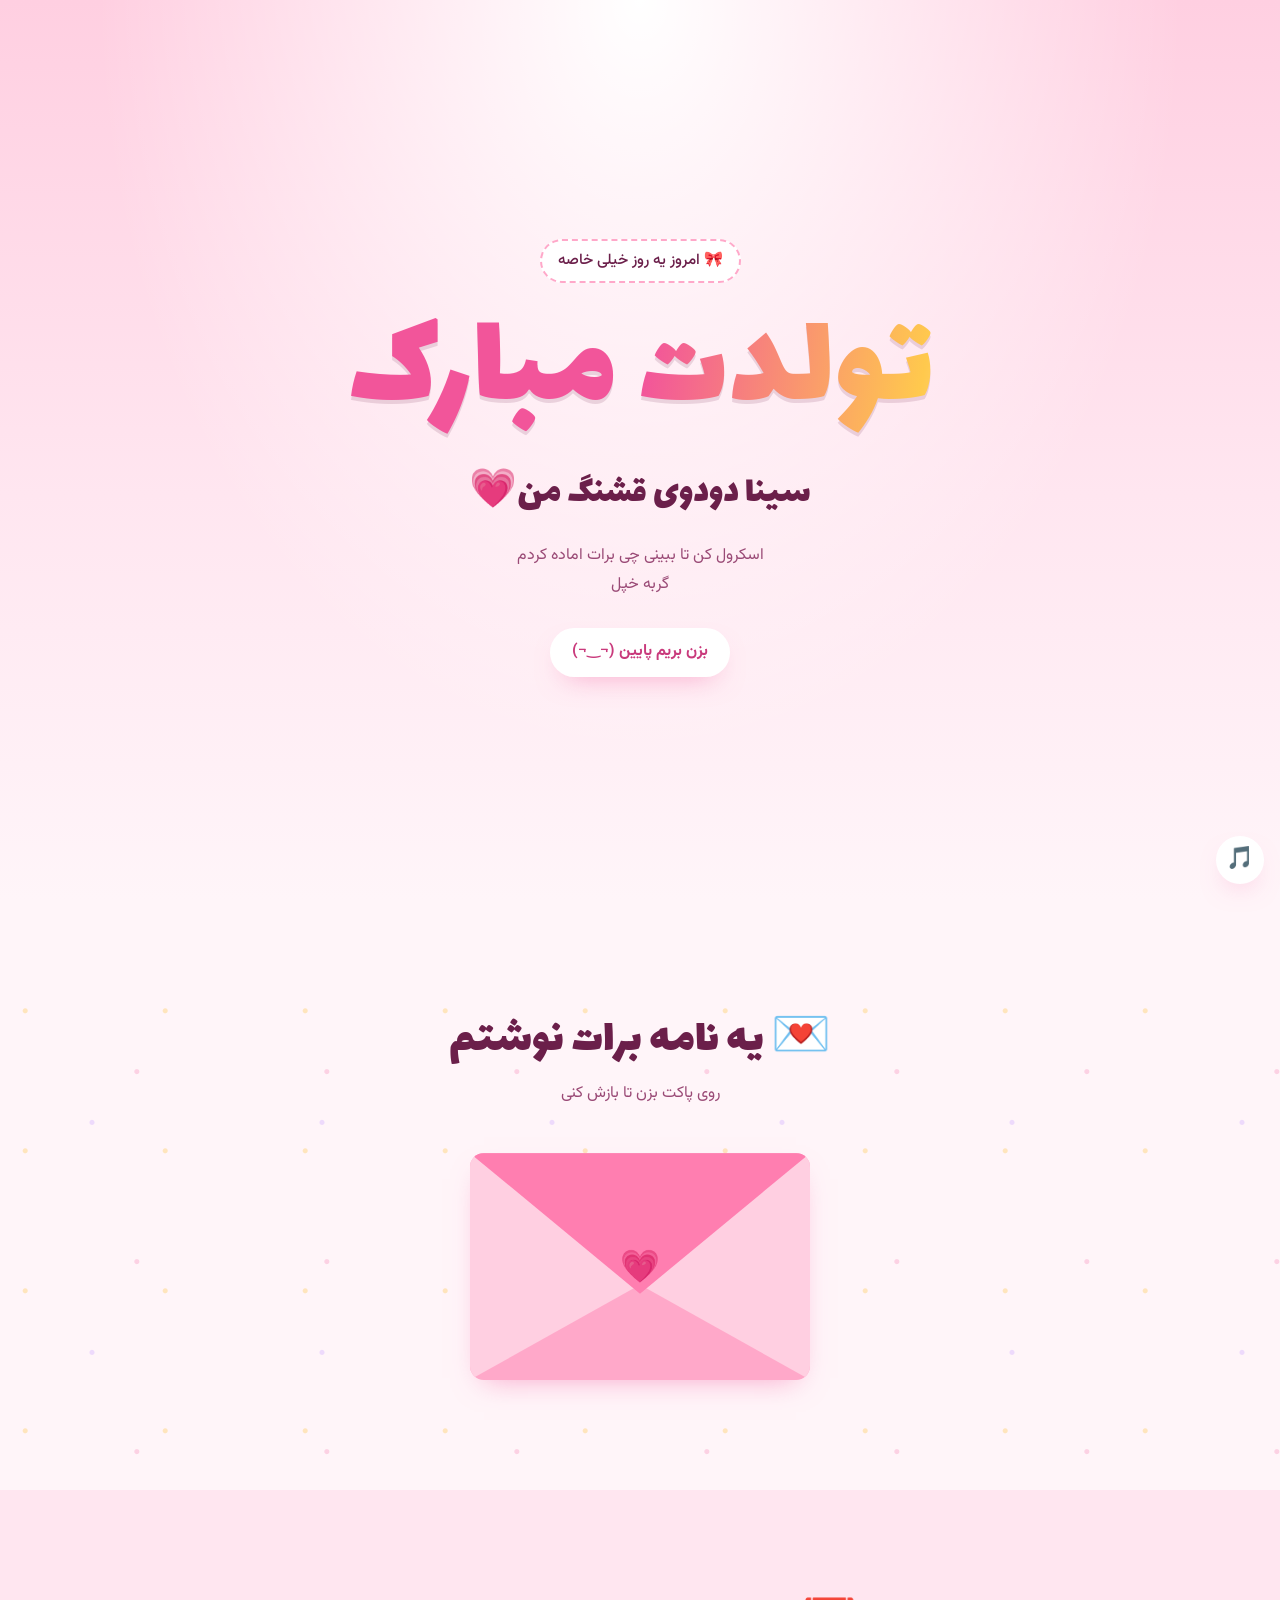
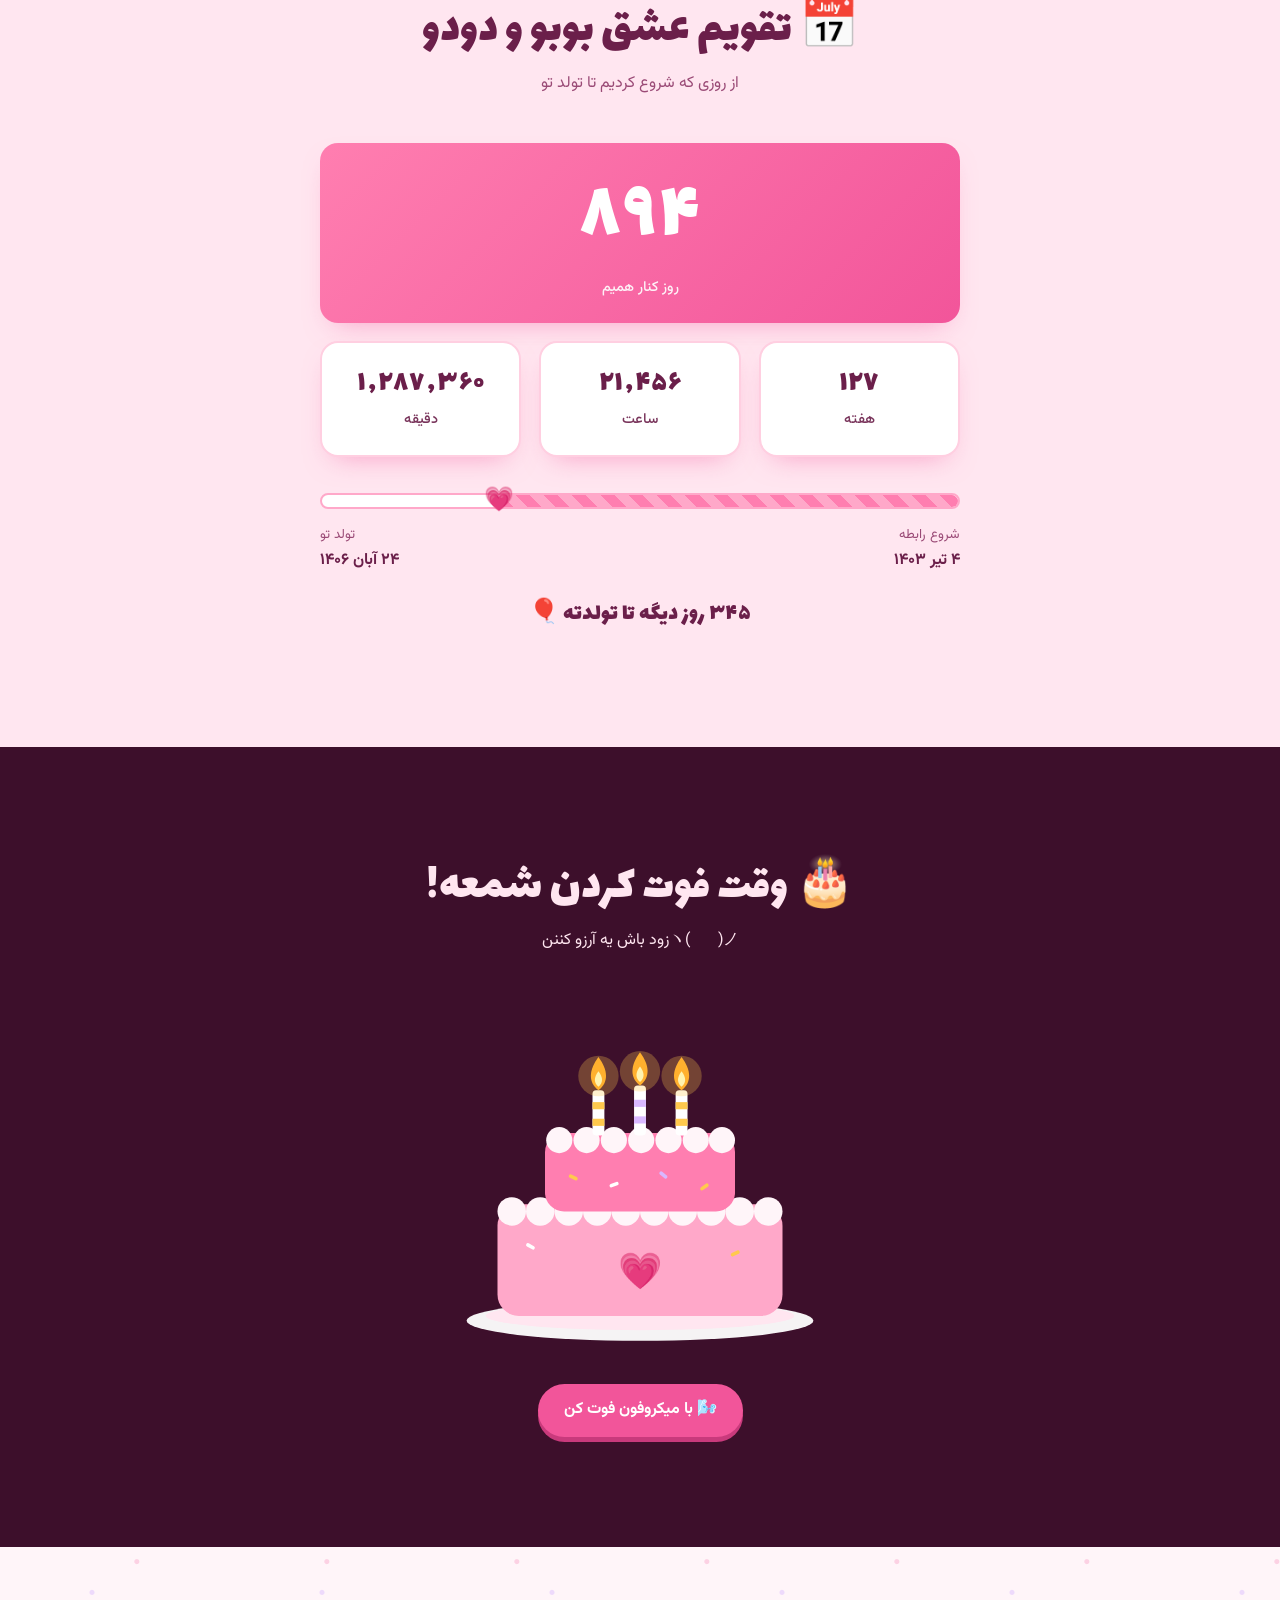
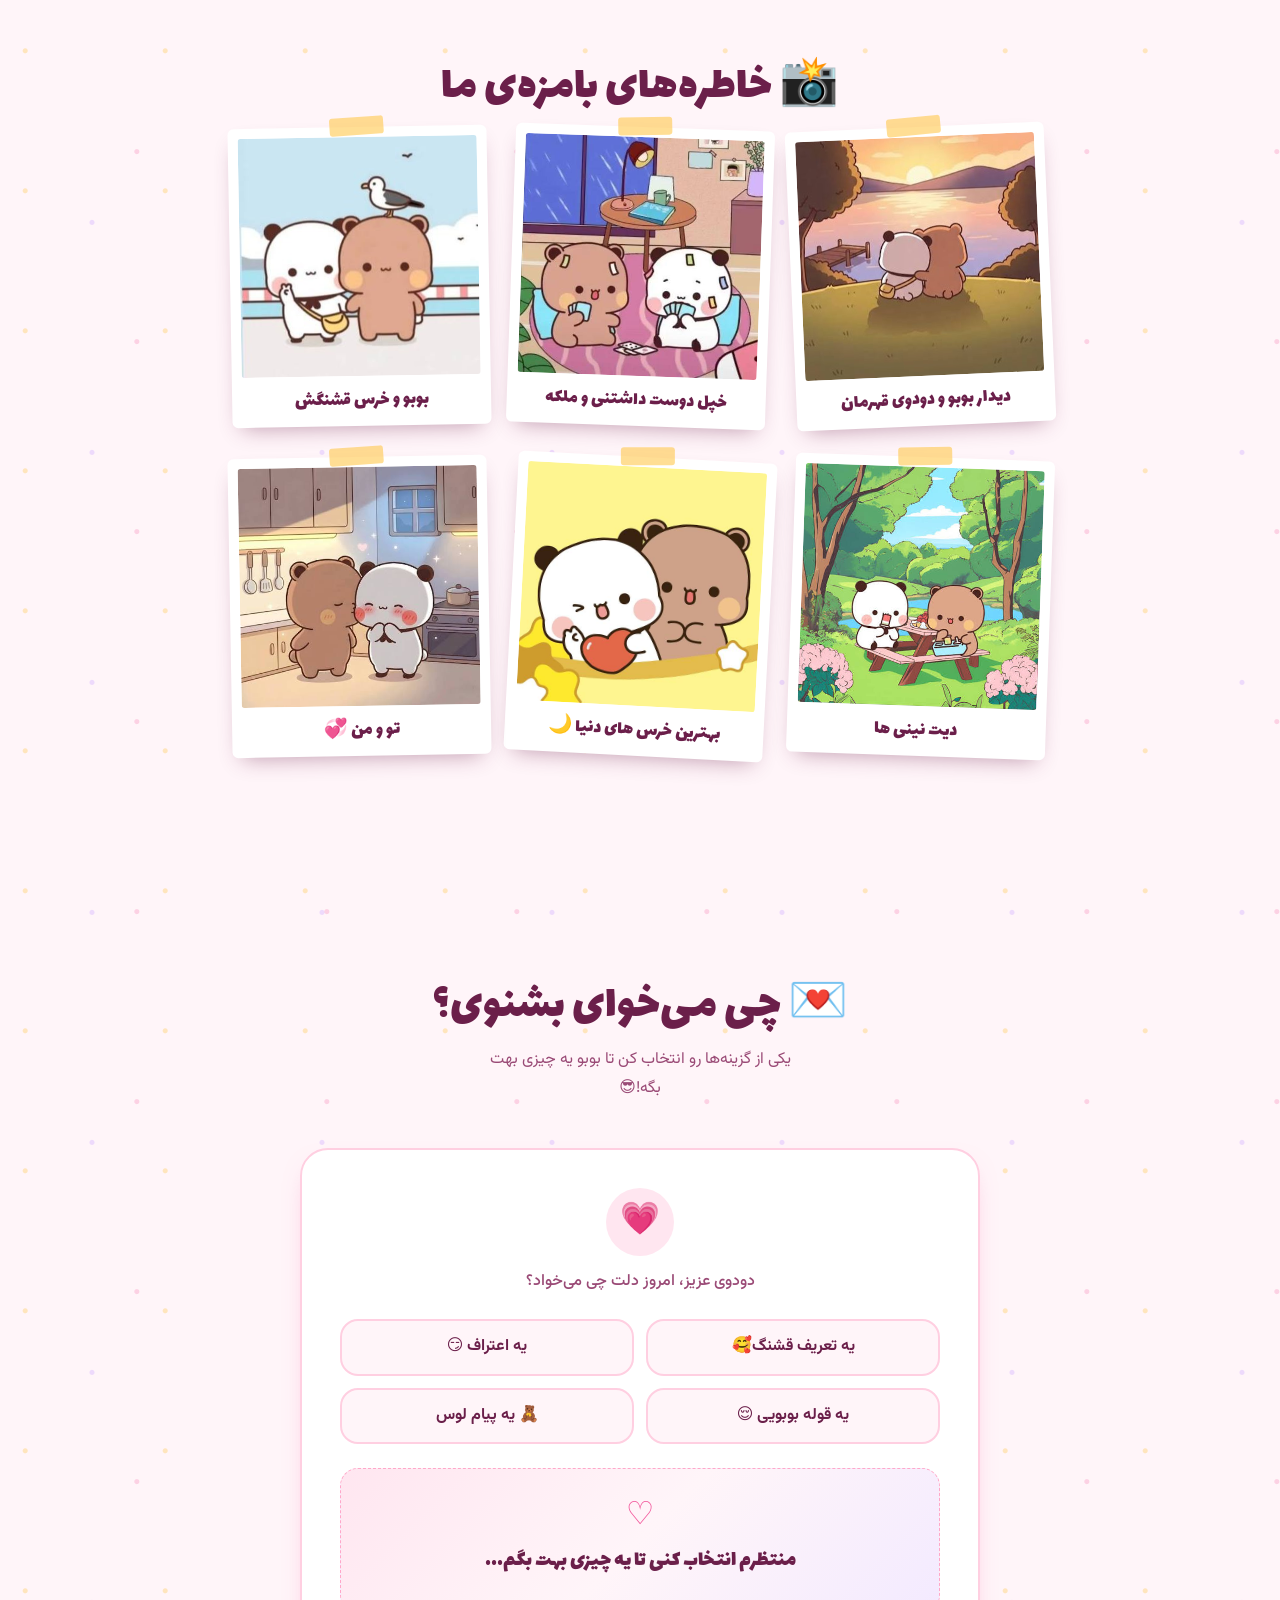
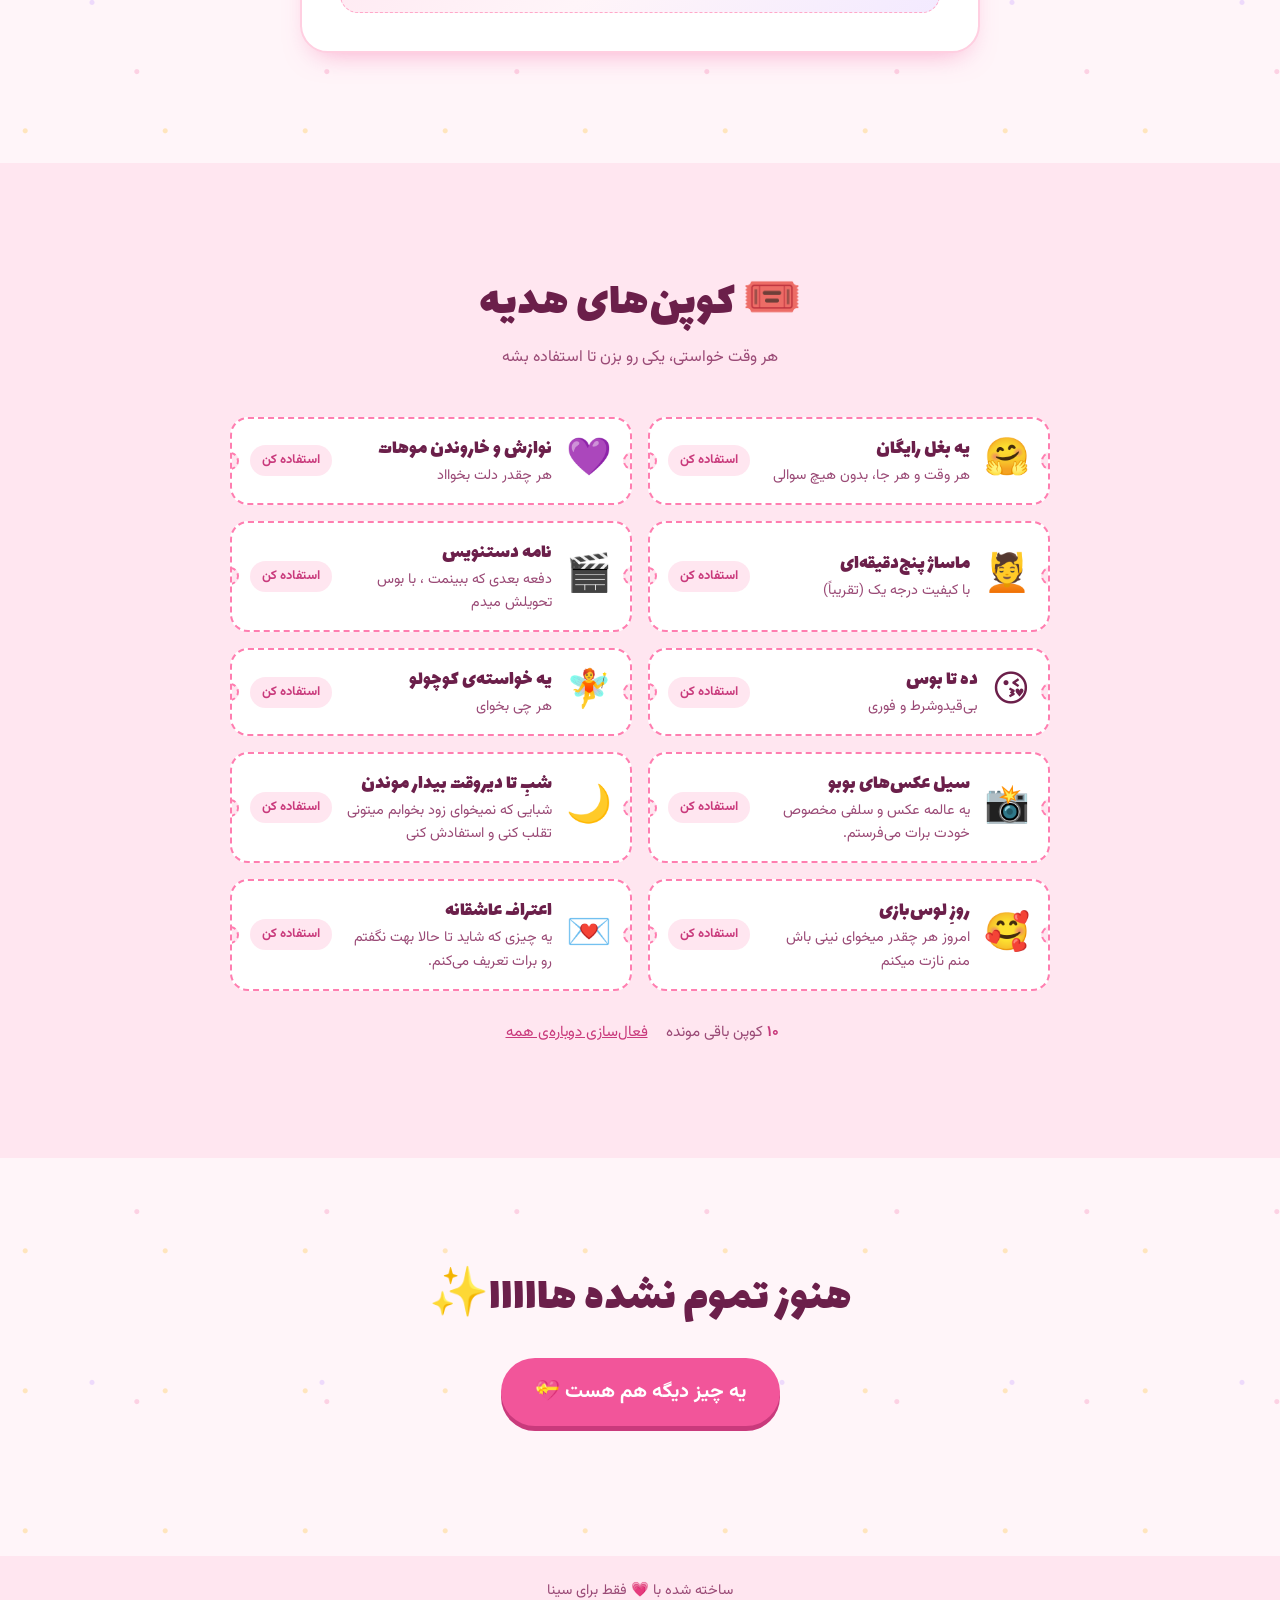
==== index.html @ 7d62dcd7 "Add files via upload" ====
<!DOCTYPE html>
<html lang="fa" dir="rtl">

<head>
  <meta charset="UTF-8">

  <meta name="viewport" content="width=device-width, initial-scale=1, viewport-fit=cover">
  <meta name="theme-color" content="#ffcfe1">
  <title>تولدت مبارک 🎂</title>

  <!-- ===== فونت‌ها (Google Fonts) ===== -->
  <link rel="preconnect" href="https://fonts.googleapis.com">
  <link rel="preconnect" href="https://fonts.gstatic.com" crossorigin>
  <link href="https://fonts.googleapis.com/css2?family=Lalezar&family=Vazirmatn:wght@400;500;700&display=swap"
    rel="stylesheet">
  <link rel="stylesheet" href="style.css">
  <link rel="icon" type="image/png" href="./images/favicon.png">

</head>

<body>


  <canvas id="confetti" aria-hidden="true"></canvas>

  <!-- دکمه‌ی موسیقی: فقط وقتی توی script.js آدرس آهنگ بذاری نشون داده می‌شه -->
  <button type="button" id="musicBtn" class="music-btn" hidden aria-label="پخش یا توقف موسیقی">🎵</button>


  <!-- ==========================================================
        تبریک تولد
       ========================================================== -->
  <header class="hero" id="top">
    <div class="hero__sparkles" aria-hidden="true"></div>

    <p class="hero__badge">🎀 امروز یه روز خیلی خاصه</p>
    <h1 class="hero__title">تولدت مبارک</h1>
    <p class="hero__name"><span data-name>سینا</span> دودوی قشنگ من💗</p>
    <p class="hero__text">اسکرول کن تا ببینی چی برات اماده کردم گربه خپل </p>

    <a class="hero__scroll" href="#letter">بزن بریم پایین (¬‿¬)</a>
  </header>


  <main>

    <!-- ========================================================
          نامه
         ======================================================== -->
    <section class="section" id="letter" aria-labelledby="letterTitle">
      <div class="container">
        <h2 class="section__title" id="letterTitle">💌 یه نامه برات نوشتم</h2>
        <p class="section__lead">روی پاکت بزن تا بازش کنی</p>

        <button type="button" class="envelope" id="envelopeBtn" aria-expanded="false" aria-controls="letterPaper">
          <span class="envelope__flap" aria-hidden="true"></span>
          <span class="envelope__seal" aria-hidden="true">💗</span>
        </button>

        <div class="letter-wrap" id="letterPaper">
          <div class="letter-wrap__inner">
            <article class="letter">
              <!-- ========متن نامه=========== -->
              <p><strong><span data-name>سینا</span> عزیزِ دلم،</strong></p>
              <p>تولدت مبارک عزیزترین من o(≧∀≦)o این سومین تولدته که کنارتم و باهم جشنش میگیریم . میخوام اینو بدونی و
                همیشه یادت
                بمونه که چقدر دوست دارم و هیچی و هیچکس اندازه تو برام با ارزش نیست</p>
              <p>از وقتی باهات اشنا شدم روزهای زیادی میگذره ولی هنوزم که هنوزه نتونستم بفهمم ینفر چطور میتونه انقدر خوب
                و دوست داشتنی باشه</p>
              <p>آرزو می‌کنم امسال پر از اتفاق‌های قشنگ باشه و من هم همیشه کنارت باشم تا کنار هم جشنش بگیریم.</p>
              <p class="letter__sign"> با کلیی عشق و بوس<br>از طرف بوبو💕</p>
            </article>
          </div>
        </div>
      </div>
    </section>


    <!-- ========================================================
          تقویم عشق: چند روز از شروع رابطه تا تولدت
         ======================================================== -->
    <section class="section section--band" id="counter" aria-labelledby="counterTitle">
      <div class="container">
        <h2 class="section__title" id="counterTitle">📅 تقویم عشق بوبو و دودو</h2>
        <p class="section__lead">از روزی که شروع کردیم تا تولد تو</p>

        <div class="stats">
          <div class="stat stat--big">
            <span class="stat__num" id="statDays" data-target="0">۰</span>
            <span class="stat__label">روز کنار همیم</span>
          </div>
          <div class="stat">
            <span class="stat__num" id="statWeeks" data-target="0">۰</span>
            <span class="stat__label">هفته</span>
          </div>
          <div class="stat">
            <span class="stat__num" id="statHours" data-target="0">۰</span>
            <span class="stat__label">ساعت</span>
          </div>
          <div class="stat">
            <span class="stat__num" id="statMinutes" data-target="0">۰</span>
            <span class="stat__label">دقیقه</span>
          </div>
        </div>

        <!-- مسیر پیشرفت: از روز شروع تا روز تولد -->
        <div class="journey">
          <div class="journey__track" role="presentation">
            <div class="journey__fill" id="journeyFill"><span class="journey__heart" aria-hidden="true">💗</span></div>
          </div>
          <div class="journey__dates">
            <span><small>شروع رابطه</small><b id="dateStart">—</b></span>
            <span><small>تولد تو</small><b id="dateBirthday">—</b></span>
          </div>
          <p class="journey__note" id="countdownNote"></p>
        </div>
      </div>
    </section>


    <!-- ========================================================
          کیک تولد (شمع‌ها رو فوت کن!)
         ======================================================== -->
    <section class="section cake-section" id="cake" aria-labelledby="cakeTitle">
      <div class="container cake-section__inner">
        <h2 class="section__title" id="cakeTitle">🎂 وقت فوت کردن شمعه!</h2>
        <p class="section__lead" id="cakeHint"> ヽ(✿ﾟ▽ﾟ)ノزود باش یه آرزو کننن</p>

        <button type="button" class="cake-btn" id="cakeBtn" aria-label="خاموش کردن شمع‌ها">
          <svg id="cakeSvg" viewBox="0 0 320 300" xmlns="http://www.w3.org/2000/svg" role="img"
            aria-label="کیک تولد با سه شمع">

            <!-- بشقاب -->
            <ellipse cx="160" cy="270" rx="146" ry="17" fill="#fff" opacity=".95" />
            <ellipse cx="160" cy="266" rx="130" ry="12" fill="#ffe6f0" />

            <!-- طبقه‌ی پایین -->
            <rect x="40" y="172" width="240" height="94" rx="18" fill="#ffa8c9" />
            <g fill="#fff5f9">
              <circle cx="52" cy="178" r="12" />
              <circle cx="76" cy="178" r="12" />
              <circle cx="100" cy="178" r="12" />
              <circle cx="124" cy="178" r="12" />
              <circle cx="148" cy="178" r="12" />
              <circle cx="172" cy="178" r="12" />
              <circle cx="196" cy="178" r="12" />
              <circle cx="220" cy="178" r="12" />
              <circle cx="244" cy="178" r="12" />
              <circle cx="268" cy="178" r="12" />
            </g>
            <text x="160" y="238" text-anchor="middle" font-size="30">💗</text>

            <!-- طبقه‌ی بالا -->
            <rect x="80" y="112" width="160" height="66" rx="16" fill="#ff7eb0" />
            <g fill="#fff5f9">
              <circle cx="92" cy="118" r="11" />
              <circle cx="115" cy="118" r="11" />
              <circle cx="138" cy="118" r="11" />
              <circle cx="161" cy="118" r="11" />
              <circle cx="184" cy="118" r="11" />
              <circle cx="207" cy="118" r="11" />
              <circle cx="229" cy="118" r="11" />
            </g>

            <!-- اکلیل‌های روی کیک -->
            <g>
              <rect x="100" y="148" width="8" height="3" rx="1.5" fill="#ffc94d" transform="rotate(25 104 149)" />
              <rect x="134" y="154" width="8" height="3" rx="1.5" fill="#fff" transform="rotate(-20 138 155)" />
              <rect x="176" y="146" width="8" height="3" rx="1.5" fill="#d9b8ff" transform="rotate(40 180 147)" />
              <rect x="210" y="156" width="8" height="3" rx="1.5" fill="#ffc94d" transform="rotate(-35 214 157)" />
              <rect x="64" y="206" width="8" height="3" rx="1.5" fill="#fff" transform="rotate(30 68 207)" />
              <rect x="236" y="212" width="8" height="3" rx="1.5" fill="#ffc94d" transform="rotate(-25 240 213)" />
            </g>

            <!-- سه تا شمع (هر کدوم گروه .candle داره که JS خاموشش می‌کنه) -->
            <g class="candle" data-x="125">
              <rect x="120" y="76" width="10" height="38" rx="3" fill="#fff" />
              <rect x="120" y="86" width="10" height="6" fill="#ffc94d" />
              <rect x="120" y="100" width="10" height="6" fill="#ffc94d" />
              <g transform="translate(125 70)">
                <g class="smoke">
                  <path d="M0 0 C-6 -8 6 -14 0 -22 C-5 -28 4 -32 0 -38" fill="none" stroke="#fff" stroke-width="3"
                    stroke-linecap="round" opacity=".8" />
                </g>
                <g class="flame">
                  <circle cx="0" cy="-6" r="17" fill="#ffc94d" opacity=".28" />
                  <path d="M0 -22 C8 -11 9 -1 0 6 C-9 -1 -8 -11 0 -22Z" fill="#ffb02e" />
                  <path d="M0 -10 C4 -5 4 0 0 3 C-4 0 -4 -5 0 -10Z" fill="#fff3b0" />
                </g>
              </g>
            </g>

            <g class="candle" data-x="160">
              <rect x="155" y="72" width="10" height="42" rx="3" fill="#fff" />
              <rect x="155" y="84" width="10" height="6" fill="#d9b8ff" />
              <rect x="155" y="98" width="10" height="6" fill="#d9b8ff" />
              <g transform="translate(160 66)">
                <g class="smoke">
                  <path d="M0 0 C-6 -8 6 -14 0 -22 C-5 -28 4 -32 0 -38" fill="none" stroke="#fff" stroke-width="3"
                    stroke-linecap="round" opacity=".8" />
                </g>
                <g class="flame">
                  <circle cx="0" cy="-6" r="17" fill="#ffc94d" opacity=".28" />
                  <path d="M0 -22 C8 -11 9 -1 0 6 C-9 -1 -8 -11 0 -22Z" fill="#ffb02e" />
                  <path d="M0 -10 C4 -5 4 0 0 3 C-4 0 -4 -5 0 -10Z" fill="#fff3b0" />
                </g>
              </g>
            </g>

            <g class="candle" data-x="195">
              <rect x="190" y="76" width="10" height="38" rx="3" fill="#fff" />
              <rect x="190" y="86" width="10" height="6" fill="#ffc94d" />
              <rect x="190" y="100" width="10" height="6" fill="#ffc94d" />
              <g transform="translate(195 70)">
                <g class="smoke">
                  <path d="M0 0 C-6 -8 6 -14 0 -22 C-5 -28 4 -32 0 -38" fill="none" stroke="#fff" stroke-width="3"
                    stroke-linecap="round" opacity=".8" />
                </g>
                <g class="flame">
                  <circle cx="0" cy="-6" r="17" fill="#ffc94d" opacity=".28" />
                  <path d="M0 -22 C8 -11 9 -1 0 6 C-9 -1 -8 -11 0 -22Z" fill="#ffb02e" />
                  <path d="M0 -10 C4 -5 4 0 0 3 C-4 0 -4 -5 0 -10Z" fill="#fff3b0" />
                </g>
              </g>
            </g>
          </svg>
        </button>

        <div class="cake-actions">
          <!-- فوت کردن با میکروفون (باید اجازه‌ی میکروفون بده) -->
          <button type="button" class="btn" id="blowBtn">🌬️ با میکروفون فوت کن</button>
          <button type="button" class="btn btn--ghost" id="relightBtn" hidden>🔥 دوباره روشن کن</button>
        </div>

        <!-- پیام بعد از خاموش شدن شمع‌ها -->
        <p class="wish" id="wishMessage" role="status" hidden>
          ✨ آرزوت برآورده شد ✨<br>
          <small>من بعنوان یک پری زیبا تو زندگیت ظاهر شدم ヾ(＠⌒ー⌒＠)ノ</small>
        </p>
      </div>
    </section>


    <!-- ========================================================
          گالری عکس‌ها
         ======================================================== -->
    <section class="section" id="gallery" aria-labelledby="galleryTitle">
      <div class="container">
        <h2 class="section__title" id="galleryTitle">📸 خاطره‌های بامزه‌ی ما</h2>

        <div class="gallery">

          <figure class="polaroid">
            <button type="button" class="polaroid__btn" aria-label="بزرگ‌نمایی عکس ۱">
              <span class="polaroid__photo"><img src="images/1.jpg" alt="عکس اول ما" loading="lazy"
                  decoding="async"></span>
            </button>
            <figcaption>دیدار بوبو و دودوی قهرمان</figcaption>
          </figure>

          <figure class="polaroid">
            <button type="button" class="polaroid__btn" aria-label="بزرگ‌نمایی عکس ۲">
              <span class="polaroid__photo"><img src="images/2.jpg" alt="عکس دوم ما" loading="lazy"
                  decoding="async"></span>
            </button>
            <figcaption>خپل دوست داشتنی و ملکه</figcaption>
          </figure>

          <figure class="polaroid">
            <button type="button" class="polaroid__btn" aria-label="بزرگ‌نمایی عکس ۳">
              <span class="polaroid__photo"><img src="images/3.jpg" alt="عکس سوم ما" loading="lazy"
                  decoding="async"></span>
            </button>
            <figcaption>بوبو و خرس قشنگش</figcaption>
          </figure>

          <figure class="polaroid">
            <button type="button" class="polaroid__btn" aria-label="بزرگ‌نمایی عکس ۴">
              <span class="polaroid__photo"><img src="images/4.jpg" alt="عکس چهارم ما" loading="lazy"
                  decoding="async"></span>
            </button>
            <figcaption>دیت نینی ها</figcaption>
          </figure>

          <figure class="polaroid">
            <button type="button" class="polaroid__btn" aria-label="بزرگ‌نمایی عکس ۵">
              <span class="polaroid__photo"><img src="images/5.jpg" alt="عکس پنجم ما" loading="lazy"
                  decoding="async"></span>
            </button>
            <figcaption>بهترین خرس های دنیا 🌙</figcaption>
          </figure>

          <figure class="polaroid">
            <button type="button" class="polaroid__btn" aria-label="بزرگ‌نمایی عکس ۶">
              <span class="polaroid__photo"><img src="images/6.jpg" alt="عکس ششم ما" loading="lazy"
                  decoding="async"></span>
            </button>
            <figcaption>تو و من 💞</figcaption>
          </figure>


        </div>
      </div>
    </section>

    <!-- بخش چی می‌خوای بشنوی؟ -->
    <section class="section" id="love-messages" aria-labelledby="messagesTitle">
      <div class="container">
        <h2 class="section__title" id="messagesTitle">
          💌 چی می‌خوای بشنوی؟
        </h2>

        <p class="section__lead">
          یکی از گزینه‌ها رو انتخاب کن تا بوبو یه چیزی بهت بگه!😎
        </p>

        <div class="message-box">
          <div class="message-box__icon" aria-hidden="true">💗</div>

          <p class="message-box__hint">دودوی عزیز، امروز دلت چی می‌خواد؟</p>

          <div class="message-options">
            <button class="message-option" type="button" data-message-type="compliment">
              یه تعریف قشنگ🥰
            </button>

            <button class="message-option" type="button" data-message-type="confession">
              یه اعتراف 😏
            </button>

            <button class="message-option" type="button" data-message-type="promise">
              یه قوله بوبویی 😌
            </button>

            <button class="message-option" type="button" data-message-type="cute">
              🧸 یه پیام لوس
            </button>
          </div>

          <div class="message-result" id="messageResult" aria-live="polite">
            <span class="message-result__heart">♡</span>
            <p>منتظرم انتخاب کنی تا یه چیزی بهت بگم...</p>
          </div>

          <button class="btn message-again" id="messageAgain" type="button" hidden>
            یکی دیگه بگو 💕
          </button>
        </div>
      </div>
    </section>


    <!-- ========================================================
          کوپن‌های هدیه
        
         ======================================================== -->
    <section class="section section--band" id="coupons" aria-labelledby="couponsTitle">
      <div class="container">
        <h2 class="section__title" id="couponsTitle">🎟️ کوپن‌های هدیه</h2>
        <p class="section__lead">هر وقت خواستی، یکی رو بزن تا استفاده بشه</p>

        <div class="coupons">
          <button type="button" class="coupon" data-id="hug">
            <span class="coupon__emoji" aria-hidden="true">🤗</span>
            <span class="coupon__body">
              <strong class="coupon__title">یه بغل رایگان</strong>
              <span class="coupon__desc">هر وقت و هر جا، بدون هیچ سوالی</span>
            </span>
            <span class="coupon__status">استفاده کن</span>
          </button>

          <button type="button" class="coupon" data-id="dinner">
            <span class="coupon__emoji" aria-hidden="true">💜</span>
            <span class="coupon__body">
              <strong class="coupon__title">نوازش و خاروندن موهات</strong>
              <span class="coupon__desc">هر چقدر دلت بخوااد </span>
            </span>
            <span class="coupon__status">استفاده کن</span>
          </button>

          <button type="button" class="coupon" data-id="massage">
            <span class="coupon__emoji" aria-hidden="true">💆</span>
            <span class="coupon__body">
              <strong class="coupon__title">ماساژ پنج‌دقیقه‌ای</strong>
              <span class="coupon__desc">با کیفیت درجه یک (تقریباً)</span>
            </span>
            <span class="coupon__status">استفاده کن</span>
          </button>

          <button type="button" class="coupon" data-id="movie">
            <span class="coupon__emoji" aria-hidden="true">🎬</span>
            <span class="coupon__body">
              <strong class="coupon__title">نامه دستنویس</strong>
              <span class="coupon__desc">دفعه بعدی که ببینمت ، با بوس تحویلش میدم</span>
            </span>
            <span class="coupon__status">استفاده کن</span>
          </button>

          <button type="button" class="coupon" data-id="kiss">
            <span class="coupon__emoji" aria-hidden="true">😘</span>
            <span class="coupon__body">
              <strong class="coupon__title">ده تا بوس</strong>
              <span class="coupon__desc">بی‌قیدوشرط و فوری</span>
            </span>
            <span class="coupon__status">استفاده کن</span>
          </button>

          <button type="button" class="coupon" data-id="wish">
            <span class="coupon__emoji" aria-hidden="true">🧚</span>
            <span class="coupon__body">
              <strong class="coupon__title">یه خواسته‌ی کوچولو</strong>
              <span class="coupon__desc">هر چی بخوای </span>
            </span>
            <span class="coupon__status">استفاده کن</span>
          </button>
          <!-- Coupon 7: سیل عکس‌های بوبو -->
          <button type="button" class="coupon" data-id="photo-rain">
            <span class="coupon__emoji" aria-hidden="true">📸</span>
            <span class="coupon__body">
              <strong class="coupon__title">سیل عکس‌های بوبو</strong>
              <span class="coupon__desc">یه عالمه عکس و سلفی مخصوص خودت برات می‌فرستم.</span>
            </span>
            <span class="coupon__status">استفاده کن</span>
          </button>

          <!-- Coupon 8: شب تا دیروقت بیدار موندن -->
          <button type="button" class="coupon" data-id="late-night">
            <span class="coupon__emoji" aria-hidden="true">🌙</span>
            <span class="coupon__body">
              <strong class="coupon__title">شبِ تا دیروقت بیدار موندن</strong>
              <span class="coupon__desc">شبایی که نمیخوای زود بخوابم میتونی تقلب کنی و استفادش کنی</span>
            </span>
            <span class="coupon__status">استفاده کن</span>
          </button>

          <!-- Coupon 9: روز لوس‌بازی -->
          <button type="button" class="coupon" data-id="spoiling-day">
            <span class="coupon__emoji" aria-hidden="true">🥰</span>
            <span class="coupon__body">
              <strong class="coupon__title">روزِ لوس‌بازی</strong>
              <span class="coupon__desc">امروز هر چقدر میخوای نینی باش منم نازت میکنم</span>
            </span>
            <span class="coupon__status">استفاده کن</span>
          </button>

          <!-- Coupon 10: اعتراف عاشقانه -->
          <button type="button" class="coupon" data-id="love-confession">
            <span class="coupon__emoji" aria-hidden="true">💌</span>
            <span class="coupon__body">
              <strong class="coupon__title">اعتراف عاشقانه</strong>
              <span class="coupon__desc">یه چیزی که شاید تا حالا بهت نگفتم رو برات تعریف می‌کنم.</span>
            </span>
            <span class="coupon__status">استفاده کن</span>
          </button>
        </div>

        <p class="coupons__left">
          <span id="couponsLeft">۶</span> کوپن باقی مونده
          <button type="button" class="link-btn" id="couponsReset">فعال‌سازی دوباره‌ی همه</button>
        </p>
      </div>
    </section>


    <!-- ========================================================
         ۷) سورپرایز آخر
         ======================================================== -->
    <section class="section finale" id="finale" aria-labelledby="finaleTitle">
      <div class="container">
        <h2 class="section__title" id="finaleTitle">هنوز تموم نشده هااااا✨</h2>

        <button type="button" class="btn btn--big" id="finaleBtn">یه چیز دیگه هم هست 💝</button>

        <div class="finale__message" id="finaleMessage" role="status" hidden>
          <div class="finale__heart" aria-hidden="true">💗</div>
          
          <p><strong data-name>سینا</strong> عزیزم. میخوام اینو بدونی که هم نیست چقدر فاصله بینمون باشه ، مهم نیست چند تا شهر از هم دور باشیم یا چقدر طول بکشه هربار دوباره دیدنت . با اینکه دوریت تنها چیزیه که قلبمو غصه دار میکنه . ولی تما سختی ها با وجود تو اسون میشن . تو بهونه و دلیل من برای ادامه دادنی . هیچ وقت فراموش نکن که چقدر دوست دارم و تو مهم ترین ادم زندگیمی . و همینطورخپل ترین و بامزه ترین گربه نارنجی دنیا . کلی هم قربونت میرم</p>
          <p>تولدت مبارک، عشقم! 🎉</p>
        </div>
      </div>
    </section>

  </main>

  <footer class="footer">
    ساخته شده با 💗 فقط برای <span data-name>سینا</span>
  </footer>


  <!-- پنجره‌ی نمایش بزرگ عکس‌ها -->
  <dialog class="lightbox" id="lightbox" aria-label="نمایش عکس">
    <form method="dialog"><button class="lightbox__close" aria-label="بستن">✕</button></form>
    <img id="lightboxImg" src="" alt="">
    <p id="lightboxCaption"></p>
  </dialog>
  <script src="script.js" defer></script>
</body>

</html>
---- style.css ----
/* ───────────── متغیرها ─────────────*/
  
:root {
  --pink-50: #fff5f9;
  --pink-100: #ffe6f0;
  --pink-200: #ffcfe1;
  --pink-300: #ffa8c9;
  --pink-400: #ff7eb0;
  --pink-500: #f2559a;
  --pink-600: #c93a7c; /* سایه‌ی دکمه‌ها */
  --berry: #6b1f4a; /* رنگ متن اصلی */
  --berry-soft: #9a4a76;
  --night: #3d0f2b; /* پس‌زمینه‌ی تاریک بخش کیک */
  --gold: #ffc94d;
  --lilac: #d9b8ff;
  --white: #ffffff;

  --font-display: "Lalezar", "Vazirmatn", Tahoma, sans-serif;
  --font-body: "Vazirmatn", Tahoma, system-ui, sans-serif;

  --radius-lg: 28px;
  --radius-md: 18px;
  --shadow-soft: 0 12px 28px -14px rgba(242, 85, 154, 0.55);
}

/* ─────────────  ریست و پایه ───────────── */
*,
*::before,
*::after {
  box-sizing: border-box;
}

html {
  scroll-behavior: smooth;
  -webkit-text-size-adjust: 100%;
}

body {
  margin: 0;
  font-family: var(--font-body);
  font-size: 1rem;
  line-height: 1.8;
  color: var(--berry);
  background-color: var(--pink-50);
  /* اکلیل‌های ریز و ثابت روی پس‌زمینه */
  background-image:
    radial-gradient(
      circle at 18% 22%,
      rgba(255, 201, 77, 0.35) 0 2px,
      transparent 3px
    ),
    radial-gradient(
      circle at 72% 64%,
      rgba(242, 85, 154, 0.22) 0 2px,
      transparent 3px
    ),
    radial-gradient(
      circle at 40% 88%,
      rgba(217, 184, 255, 0.45) 0 2px,
      transparent 3px
    );
  background-size:
    140px 140px,
    190px 190px,
    230px 230px;
  overflow-x: hidden;
  /* فاصله از ناچ و لبه‌ی گوشی */
  padding-inline: env(safe-area-inset-right) env(safe-area-inset-left);
}

img {
  max-width: 100%;
  display: block;
}
button {
  font: inherit;
  color: inherit;
}
[hidden] {
  display: none !important;
}

/* حلقه‌ی فوکوس برای کاربرانی که با کیبورد می‌گردن */
:focus-visible {
  outline: 3px solid var(--berry);
  outline-offset: 3px;
  border-radius: 8px;
}

/* ─────────────  چیدمان کلی و دکمه‌ها ───────────── */
.container {
  width: 100%;
  max-width: 960px;
  margin-inline: auto;
  padding-inline: 20px;
}

.section {
  padding-block: clamp(56px, 10vw, 110px);
  text-align: center;
}

/* بخش‌هایی که پس‌زمینه‌ی صورتی‌تر دارن (تقویم و کوپن) */
.section--band {
  background-color: var(--pink-100);
}

.section__title {
  margin: 0 0 8px;
  font-family: var(--font-display);
  font-weight: 400;
  font-size: clamp(1.9rem, 6.5vw, 3rem);
  line-height: 1.3;
  color: var(--berry);
}

.section__lead {
  margin: 0 auto clamp(28px, 5vw, 44px);
  max-width: 34ch;
  color: var(--berry-soft);
}

/* دکمه‌ی اصلی: صورتی و برجسته */
.btn {
  display: inline-block;
  padding: 12px 26px;
  border: 0;
  border-radius: 999px;
  background: var(--pink-500);
  color: var(--white);
  font-weight: 700;
  font-size: 1rem;
  cursor: pointer;
  box-shadow: 0 5px 0 var(--pink-600);
  transition:
    transform 0.12s ease,
    box-shadow 0.12s ease;
  -webkit-tap-highlight-color: transparent;
}
.btn:hover {
  transform: translateY(-2px);
  box-shadow: 0 7px 0 var(--pink-600);
}
.btn:active {
  transform: translateY(4px);
  box-shadow: 0 1px 0 var(--pink-600);
}

.btn--ghost {
  background: var(--white);
  color: var(--pink-600);
  box-shadow: 0 5px 0 var(--pink-200);
}
.btn--ghost:hover {
  box-shadow: 0 7px 0 var(--pink-200);
}
.btn--ghost:active {
  box-shadow: 0 1px 0 var(--pink-200);
}

.btn--big {
  padding: 16px 34px;
  font-size: clamp(1.05rem, 4vw, 1.25rem);
}

/* دکمه‌ی متنی کوچیک */
.link-btn {
  margin-inline-start: 10px;
  padding: 2px 4px;
  border: 0;
  background: none;
  color: var(--pink-600);
  text-decoration: underline;
  cursor: pointer;
}

/* ───────────── ۴) تبریک (Hero) ───────────── */
.hero {
  position: relative;
  display: flex;
  flex-direction: column;
  align-items: center;
  justify-content: center;
  min-height: 100vh;
  min-height: 100svh; /* روی موبایل با نوار آدرس هم درست باشه */
  padding: 56px 20px 40px;
  text-align: center;
  overflow: hidden;
  background:
    radial-gradient(ellipse at 50% 0%, var(--white) 0, transparent 60%),
    linear-gradient(
      180deg,
      var(--pink-200) 0%,
      var(--pink-100) 55%,
      var(--pink-50) 100%
    );
}

.hero > * {
  position: relative;
  z-index: 1;
}

.hero__badge {
  margin: 0 0 12px;
  padding: 6px 16px;
  border-radius: 999px;
  background: var(--white);
  border: 2px dashed var(--pink-300);
  font-size: 0.95rem;
  font-weight: 500;
}

/* تیتر اصلی با افکت اکلیل متحرک */
.hero__title {
  margin: 0;
  font-family: var(--font-display);
  font-weight: 400;
  font-size: clamp(3.4rem, 17vw, 8.5rem);
  line-height: 1.15;
  background: linear-gradient(
    100deg,
    var(--pink-500) 20%,
    var(--gold) 38%,
    #fff 50%,
    var(--gold) 62%,
    var(--pink-500) 80%
  );
  background-size: 260% 100%;
  -webkit-background-clip: text;
  background-clip: text;
  -webkit-text-fill-color: transparent;
  color: transparent;
  filter: drop-shadow(0 4px 0 rgba(107, 31, 74, 0.14));
  animation: shimmer 5s linear infinite;
}

.hero__name {
  margin: 8px 0 0;
  font-family: var(--font-display);
  font-size: clamp(1.6rem, 6vw, 2.4rem);
}

.hero__text {
  margin: 14px 0 28px;
  max-width: 30ch;
  color: var(--berry-soft);
}

.hero__scroll {
  padding: 10px 22px;
  border-radius: 999px;
  background: var(--white);
  color: var(--pink-600);
  font-weight: 700;
  text-decoration: none;
  box-shadow: var(--shadow-soft);
  animation: bob 2.2s ease-in-out infinite;
}

/* ستاره‌های چشمک‌زن پشت تیتر (JS می‌سازدشون) */
.hero__sparkles {
  position: absolute;
  inset: 0;
  z-index: 0;
  pointer-events: none;
}
.hero__sparkles span {
  position: absolute;
  color: var(--gold);
  opacity: 0;
  animation: twinkle var(--dur, 3s) ease-in-out var(--delay, 0s) infinite;
}

/* ─────────────  نامه و پاکت ───────────── */
.envelope {
  position: relative;
  display: block;
  width: min(100%, 340px);
  aspect-ratio: 3 / 2;
  margin: 0 auto;
  padding: 0;
  border: 0;
  border-radius: 14px;
  background: var(--pink-300);
  box-shadow: var(--shadow-soft);
  cursor: pointer;
  perspective: 700px;
  -webkit-tap-highlight-color: transparent;
}

/* دو مثلث کناری پاکت */
.envelope::before,
.envelope::after {
  content: "";
  position: absolute;
  inset: 0;
  border-radius: 14px;
  background: var(--pink-200);
}
.envelope::before {
  clip-path: polygon(0 0, 50% 58%, 0 100%);
}
.envelope::after {
  clip-path: polygon(100% 0, 50% 58%, 100% 100%);
}

/* درِ پاکت که باز و بسته می‌شه */
.envelope__flap {
  position: absolute;
  inset: 0 0 auto 0;
  height: 62%;
  z-index: 2;
  border-radius: 14px 14px 0 0;
  background: var(--pink-400);
  clip-path: polygon(0 0, 100% 0, 50% 100%);
  transform-origin: top center;
  transition:
    transform 0.6s ease,
    z-index 0s 0.3s;
}

.envelope__seal {
  position: absolute;
  inset-inline: 0;
  top: 44%;
  z-index: 3;
  font-size: 2rem;
  line-height: 1;
  transition: opacity 0.3s ease;
}

.envelope[aria-expanded="true"] .envelope__flap {
  transform: rotateX(180deg);
  z-index: 0;
}
.envelope[aria-expanded="true"] .envelope__seal {
  opacity: 0;
}

/* کاغذ نامه با انیمیشن باز شدن (از ارتفاع صفر تا کامل) */
.letter-wrap {
  display: grid;
  grid-template-rows: 0fr;
  visibility: hidden;
  transition:
    grid-template-rows 0.7s ease,
    visibility 0s 0.7s;
}
.letter-wrap.is-open {
  grid-template-rows: 1fr;
  visibility: visible;
  transition:
    grid-template-rows 0.7s ease,
    visibility 0s 0s;
}
.letter-wrap__inner {
  overflow: hidden;
}

.letter {
  max-width: 560px;
  margin: 28px auto 0;
  padding: clamp(22px, 5vw, 38px);
  border-radius: var(--radius-md);
  background-color: var(--white);
  /* خط‌های دفترچه‌ای */
  background-image: repeating-linear-gradient(
    transparent 0,
    transparent calc(2.1em - 1px),
    var(--pink-100) calc(2.1em - 1px),
    var(--pink-100) 2.1em
  );
  background-position: 0 0.6em;
  border: 2px solid var(--pink-200);
  box-shadow: var(--shadow-soft);
  text-align: start;
  line-height: 2.1;
}
.letter p {
  margin: 0 0 2.1em;
}
.letter p:last-child {
  margin-bottom: 0;
}
.letter__sign {
  font-family: var(--font-display);
  font-size: 1.25rem;
}

/* ─────────────  تقویم عشق ───────────── */
.stats {
  display: grid;
  grid-template-columns: repeat(3, minmax(0, 1fr));
  gap: 12px;
  max-width: 640px;
  margin: 0 auto;
}

.stat {
  display: flex;
  flex-direction: column;
  align-items: center;
  justify-content: center;
  gap: 2px;
  padding: 16px 6px;
  border-radius: var(--radius-md);
  background: var(--white);
  border: 2px solid var(--pink-200);
  box-shadow: var(--shadow-soft);
}

.stat--big {
  grid-column: 1 / -1;
  padding: 24px 10px;
  border: 0;
  background: linear-gradient(135deg, var(--pink-400), var(--pink-500));
  color: var(--white);
}

.stat__num {
  font-family: var(--font-display);
  font-size: clamp(1.1rem, 5vw, 1.9rem);
  line-height: 1.3;
  overflow-wrap: anywhere;
}
.stat--big .stat__num {
  font-size: clamp(3rem, 16vw, 5.2rem);
}
.stat__label {
  font-size: 0.9rem;
  font-weight: 500;
  opacity: 0.9;
}

/* مسیر پیشرفت از شروع رابطه تا تولد */
.journey {
  max-width: 640px;
  margin: 36px auto 0;
}

.journey__track {
  height: 16px;
  border-radius: 999px;
  background: var(--white);
  border: 2px solid var(--pink-300);
}
.journey__fill {
  position: relative;
  height: 100%;
  width: 0;
  border-radius: 999px;
  background: repeating-linear-gradient(
    45deg,
    var(--pink-400) 0 10px,
    var(--pink-300) 10px 20px
  );
  transition: width 1.6s cubic-bezier(0.2, 0.8, 0.2, 1);
}
/* قلبی که سر نوار حرکت می‌کنه */
.journey__heart {
  position: absolute;
  left: 0;
  top: 50%;
  transform: translate(-50%, -50%);
  font-size: 1.5rem;
  line-height: 1;
}

.journey__dates {
  display: flex;
  justify-content: space-between;
  gap: 12px;
  margin-top: 14px;
  text-align: start;
}
.journey__dates span {
  display: flex;
  flex-direction: column;
}
.journey__dates small {
  color: var(--berry-soft);
}
.journey__dates b {
  font-weight: 700;
}
.journey__dates span:last-child {
  text-align: end;
}

.journey__note {
  margin: 18px 0 0;
  font-family: var(--font-display);
  font-size: clamp(1.15rem, 4.5vw, 1.5rem);
}

/* ───────────── کیک ───────────── */
.cake-section {
  --c-bg: var(--night);
  --c-text: var(--pink-100);
  background-color: var(--c-bg);
  color: var(--c-text);
  transition:
    background-color 1s ease,
    color 1s ease;
}
.cake-section.is-out {
  --c-bg: var(--pink-200);
  --c-text: var(--berry);
}
.cake-section .section__title,
.cake-section .section__lead {
  color: inherit;
}

.cake-btn {
  display: block;
  width: min(88%, 380px);
  margin: 0 auto;
  padding: 0;
  border: 0;
  background: none;
  cursor: pointer;
  -webkit-tap-highlight-color: transparent;
}
.cake-btn svg {
  display: block;
  width: 100%;
  height: auto;
  overflow: visible;
}

/* شعله‌ها */
.flame {
  transform-box: fill-box;
  transform-origin: 50% 100%;
  animation: flicker 0.8s ease-in-out infinite alternate;
  transition:
    opacity 0.25s ease,
    transform 0.25s ease;
}
/* (تأخیر چشمک‌زدن هر شعله رو script.js جدا تنظیم می‌کنه) */

.candle.is-out .flame {
  opacity: 0;
  transform: scale(0.2);
  animation: none;
}

.smoke {
  opacity: 0;
  transform-box: fill-box;
  transform-origin: 50% 100%;
}
.candle.is-out .smoke {
  animation: smoke 1.8s ease-out forwards;
}

.cake-actions {
  display: flex;
  flex-wrap: wrap;
  justify-content: center;
  gap: 14px;
  margin-top: 28px;
}

.wish {
  margin: 28px auto 0;
  max-width: 28ch;
  font-family: var(--font-display);
  font-size: clamp(1.4rem, 5.5vw, 2rem);
  line-height: 1.6;
  animation: pop 0.6s cubic-bezier(0.2, 1.4, 0.4, 1) both;
}
.wish small {
  font-family: var(--font-body);
  font-size: 0.85rem;
  opacity: 0.8;
}

/* ───────────── ۸) گالری و پولاروید ───────────── */
.gallery {
  display: grid;
  grid-template-columns: repeat(2, minmax(0, 1fr));
  gap: 22px 14px;
  max-width: 820px;
  margin: 0 auto;
}

.polaroid {
  --tilt: -2.5deg;
  position: relative;
  margin: 0;
  padding: 10px 10px 8px;
  border-radius: 6px;
  background: var(--white);
  box-shadow: 0 10px 22px -10px rgba(107, 31, 74, 0.45);
  transform: rotate(var(--tilt));
  transition:
    transform 0.25s ease,
    box-shadow 0.25s ease;
}
.polaroid:nth-child(even) {
  --tilt: 2deg;
}
.polaroid:nth-child(3n) {
  --tilt: -1deg;
}
.polaroid:nth-child(5n) {
  --tilt: 3deg;
}
.polaroid:hover {
  transform: rotate(0) scale(1.03);
  box-shadow: 0 16px 28px -10px rgba(107, 31, 74, 0.5);
}

/* تکه نوارچسب بالای عکس */
.polaroid::before {
  content: "";
  position: absolute;
  top: -10px;
  left: 50%;
  width: 54px;
  height: 18px;
  transform: translateX(-50%) rotate(-3deg);
  background: rgba(255, 201, 77, 0.6);
  border-radius: 3px;
}

.polaroid__btn {
  display: block;
  width: 100%;
  padding: 0;
  border: 0;
  background: none;
  cursor: zoom-in;
}

.polaroid__photo {
  position: relative;
  display: block;
  aspect-ratio: 1 / 1;
  overflow: hidden;
  border-radius: 3px;
  background: var(--pink-100);
}
.polaroid__photo img {
  width: 100%;
  height: 100%;
  object-fit: cover;
}


.polaroid__photo.is-empty {
  cursor: default;
}
.polaroid__photo.is-empty img {
  display: none;
}
.polaroid__photo.is-empty::after {
  content: "🖼️\Aعکس اینجا";
  white-space: pre;
  position: absolute;
  inset: 0;
  display: flex;
  align-items: center;
  justify-content: center;
  text-align: center;
  font-size: 0.95rem;
  line-height: 1.8;
  color: var(--pink-500);
  background: repeating-linear-gradient(
    45deg,
    var(--pink-100) 0 12px,
    var(--pink-50) 12px 24px
  );
}

.polaroid figcaption {
  padding: 10px 2px 4px;
  font-family: var(--font-display);
  font-size: 1.1rem;
  line-height: 1.5;
}

/* پنجره‌ی نمایش بزرگ عکس */
.lightbox {
  width: min(92vw, 560px);
  padding: 14px 14px 10px;
  border: 0;
  border-radius: var(--radius-md);
  background: var(--white);
  text-align: center;
  color: var(--berry);
}
.lightbox::backdrop {
  background: rgba(61, 15, 43, 0.75);
}
.lightbox img {
  width: 100%;
  max-height: 72vh;
  object-fit: contain;
  border-radius: 8px;
}
.lightbox p {
  margin: 10px 0 2px;
  font-family: var(--font-display);
  font-size: 1.2rem;
}
.lightbox form {
  position: absolute;
  top: 8px;
  inset-inline-start: 8px;
  margin: 0;
  z-index: 1;
}
.lightbox__close {
  width: 38px;
  height: 38px;
  border: 0;
  border-radius: 50%;
  background: var(--pink-500);
  color: var(--white);
  font-size: 1rem;
  cursor: pointer;
}

/* ─────────────  کوپن‌ها ───────────── */
.coupons {
  display: grid;
  grid-template-columns: 1fr;
  gap: 16px;
  max-width: 820px;
  margin: 0 auto;
}

.coupon {
  position: relative;
  display: flex;
  align-items: center;
  gap: 14px;
  width: 100%;
  padding: 16px 18px;
  border: 2px dashed var(--pink-400);
  border-radius: var(--radius-md);
  background: var(--white);
  text-align: start;
  cursor: pointer;
  overflow: hidden;
  transition:
    transform 0.15s ease,
    box-shadow 0.15s ease;
  -webkit-tap-highlight-color: transparent;
}
.coupon:hover {
  transform: translateY(-3px);
  box-shadow: var(--shadow-soft);
}
.coupon:active {
  transform: scale(0.98);
}

/* دو نیم‌دایره‌ی بریده‌شده‌ی کنار کوپن (مثل بلیت) */
.coupon::before,
.coupon::after {
  content: "";
  position: absolute;
  top: 50%;
  width: 18px;
  height: 18px;
  margin-top: -9px;
  border-radius: 50%;
  background: var(--pink-100);
  border: 2px dashed var(--pink-400);
}
.coupon::before {
  inset-inline-start: -11px;
}
.coupon::after {
  inset-inline-end: -11px;
}

.coupon__emoji {
  font-size: 2.3rem;
  line-height: 1;
  flex-shrink: 0;
}
.coupon__body {
  display: flex;
  flex-direction: column;
  flex: 1;
  min-width: 0;
}
.coupon__title {
  font-family: var(--font-display);
  font-weight: 400;
  font-size: 1.3rem;
  line-height: 1.4;
}
.coupon__desc {
  font-size: 0.9rem;
  color: var(--berry-soft);
  line-height: 1.6;
}
.coupon__status {
  flex-shrink: 0;
  padding: 4px 12px;
  border-radius: 999px;
  background: var(--pink-100);
  color: var(--pink-600);
  font-size: 0.8rem;
  font-weight: 700;
}

/* حالت «استفاده شد» با مهر کج */
.coupon.is-used {
  cursor: default;
  border-color: var(--pink-300);
  background: var(--pink-50);
}
.coupon.is-used:hover {
  transform: none;
  box-shadow: none;
}
.coupon.is-used .coupon__emoji,
.coupon.is-used .coupon__body {
  opacity: 0.45;
}
.coupon.is-used .coupon__status {
  background: var(--pink-500);
  color: var(--white);
}
.coupon.is-used .coupon__title {
  text-decoration: line-through;
}

.coupons__left {
  margin: 26px 0 0;
  color: var(--berry-soft);
  font-size: 0.95rem;
}
.coupons__left #couponsLeft {
  font-weight: 700;
  color: var(--pink-600);
}

/* ─────────────  سورپرایز آخر و فوتر ───────────── */
.finale {
  padding-bottom: clamp(70px, 12vw, 130px);
}
.finale .section__title {
  margin-bottom: 28px;
}

.finale__message {
  max-width: 460px;
  margin: 0 auto;
  padding: 30px 24px;
  border-radius: var(--radius-lg);
  background: var(--white);
  border: 3px solid var(--pink-300);
  box-shadow: var(--shadow-soft);
  font-size: clamp(1.05rem, 4vw, 1.25rem);
  animation: pop 0.7s cubic-bezier(0.2, 1.4, 0.4, 1) both;
}
.finale__message p {
  margin: 0 0 0.6em;
}
.finale__message p:last-child {
  margin-bottom: 0;
  font-family: var(--font-display);
  font-size: 1.5em;
}
.finale__heart {
  font-size: 3.4rem;
  line-height: 1;
  margin-bottom: 8px;
  animation: beat 1.2s ease-in-out infinite;
}

.footer {
  padding: 22px 20px calc(22px + env(safe-area-inset-bottom));
  text-align: center;
  font-size: 0.9rem;
  color: var(--berry-soft);
  background: var(--pink-100);
}

/* دکمه‌ی شناور موسیقی */
.music-btn {
  position: fixed;
  bottom: calc(16px + env(safe-area-inset-bottom));
  inset-inline-start: 16px;
  z-index: 40;
  width: 48px;
  height: 48px;
  border: 0;
  border-radius: 50%;
  background: var(--white);
  font-size: 1.4rem;
  box-shadow: var(--shadow-soft);
  cursor: pointer;
}
.music-btn.is-playing {
  background: var(--pink-500);
  animation: beat 1.2s ease-in-out infinite;
}

/* ───────────── ) افکت‌ها ───────────── */
/* بوم کنفتی */
#confetti {
  position: fixed;
  inset: 0;
  width: 100%;
  height: 100%;
  z-index: 60;
  pointer-events: none;
}

/* اکلیلی که با موس/انگشت می‌پاشه (JS می‌سازدش) */
.glitter {
  position: fixed;
  z-index: 55;
  pointer-events: none;
  font-size: calc(16px * var(--s, 1));
  line-height: 1;
  transform: translate(-50%, -50%);
  animation: glitter 0.9s ease-out forwards;
}

@keyframes shimmer {
  from {
    background-position: 130% 0;
  }
  to {
    background-position: -130% 0;
  }
}
@keyframes bob {
  0%,
  100% {
    transform: translateY(0);
  }
  50% {
    transform: translateY(6px);
  }
}
@keyframes twinkle {
  0%,
  100% {
    opacity: 0;
    transform: scale(0.4) rotate(0);
  }
  50% {
    opacity: 1;
    transform: scale(1) rotate(25deg);
  }
}
@keyframes flicker {
  from {
    transform: scale(1) rotate(-2deg);
  }
  to {
    transform: scale(1.08, 1.14) rotate(2deg);
  }
}
@keyframes smoke {
  0% {
    opacity: 0;
    transform: translateY(0);
  }
  25% {
    opacity: 0.9;
  }
  100% {
    opacity: 0;
    transform: translateY(-22px);
  }
}
@keyframes pop {
  from {
    opacity: 0;
    transform: scale(0.6);
  }
  to {
    opacity: 1;
    transform: scale(1);
  }
}
@keyframes beat {
  0%,
  100% {
    transform: scale(1);
  }
  50% {
    transform: scale(1.18);
  }
}
@keyframes glitter {
  0% {
    opacity: 1;
    transform: translate(-50%, -50%) scale(1);
  }
  100% {
    opacity: 0;
    transform: translate(calc(-50% + var(--dx, 0px)), calc(-50% + 36px))
      scale(0.3) rotate(120deg);
  }
}



/* گوشی‌های خیلی کوچیک */
@media (max-width: 360px) {
  .container {
    padding-inline: 14px;
  }
  .btn {
    padding: 11px 20px;
  }
  .coupon {
    padding: 14px;
    gap: 10px;
  }
  .coupon__emoji {
    font-size: 1.9rem;
  }
  .coupon__status {
    display: none;
  } 
  .coupon.is-used .coupon__status {
    display: inline-block;
  }
}

/* تبلت و بالاتر */
@media (min-width: 640px) {
  .gallery {
    grid-template-columns: repeat(3, minmax(0, 1fr));
    gap: 30px 22px;
  }
  .coupons {
    grid-template-columns: repeat(2, minmax(0, 1fr));
  }
  .stats {
    gap: 18px;
  }
  .stat {
    padding: 22px 10px;
  }
}

/* لپ‌تاپ و دسکتاپ */
@media (min-width: 960px) {
  .polaroid figcaption {
    font-size: 1.2rem;
  }
}


@media (prefers-reduced-motion: reduce) {
  html {
    scroll-behavior: auto;
  }
  *,
  *::before,
  *::after {
    animation-duration: 0.01ms !important;
    animation-iteration-count: 1 !important;
    transition-duration: 0.01ms !important;
  }
  .hero__title {
    background-position: 50% 0;
  }
  .hero__sparkles span {
    opacity: 0.8;
  }
}

/* ───────────── بخش پیام‌های عاشقانه ───────────── */

.message-box {
  max-width: 680px;
  margin-inline: auto;
  padding: clamp(22px, 5vw, 38px);
  border: 2px solid var(--pink-200);
  border-radius: var(--radius-lg);
  background: var(--white);
  box-shadow: var(--shadow-soft);
}

.message-box__icon {
  display: grid;
  place-items: center;
  width: 68px;
  height: 68px;
  margin: 0 auto 12px;
  border-radius: 50%;
  background: var(--pink-100);
  font-size: 2rem;
  animation: beat 1.8s ease-in-out infinite;
}

.message-box__hint {
  margin: 0 0 22px;
  color: var(--berry-soft);
  font-weight: 500;
}

.message-options {
  display: grid;
  grid-template-columns: repeat(2, minmax(0, 1fr));
  gap: 12px;
}

.message-option {
  min-height: 54px;
  padding: 12px;
  border: 2px solid var(--pink-200);
  border-radius: var(--radius-md);
  background: var(--pink-50);
  color: var(--berry);
  font-weight: 700;
  cursor: pointer;
  transition:
    background 0.2s ease,
    transform 0.2s ease,
    border-color 0.2s ease;
}

.message-option:hover {
  transform: translateY(-3px);
  border-color: var(--pink-400);
  background: var(--pink-100);
}

.message-option.is-active {
  border-color: var(--pink-500);
  background: var(--pink-200);
  box-shadow: 0 4px 12px rgba(242, 85, 154, 0.15);
}

.message-result {
  min-height: 145px;
  display: flex;
  flex-direction: column;
  align-items: center;
  justify-content: center;
  gap: 8px;
  margin-top: 24px;
  padding: 22px;
  border-radius: var(--radius-md);
  background: linear-gradient(135deg, var(--pink-100), #fff5f9, #f3eaff);
  border: 1px dashed var(--pink-300);
}

.message-result__heart {
  color: var(--pink-500);
  font-size: 2rem;
  line-height: 1;
}

.message-result p {
  max-width: 42ch;
  margin: 0;
  font-family: var(--font-display);
  font-size: clamp(1.1rem, 4vw, 1.4rem);
  line-height: 1.9;
  animation: messagePop 0.35s ease both;
}

.message-again {
  margin-top: 20px;
}

@keyframes messagePop {
  from {
    opacity: 0;
    transform: translateY(8px);
  }
  to {
    opacity: 1;
    transform: translateY(0);
  }
}

/* ریسپانسیو برای موبایل */
@media (max-width: 480px) {
  .message-box {
    padding: 20px 14px;
  }

  .message-options {
    grid-template-columns: 1fr;
    gap: 9px;
  }

  .message-option {
    min-height: 48px;
  }

  .message-result {
    min-height: 130px;
    padding: 18px 12px;
  }
}
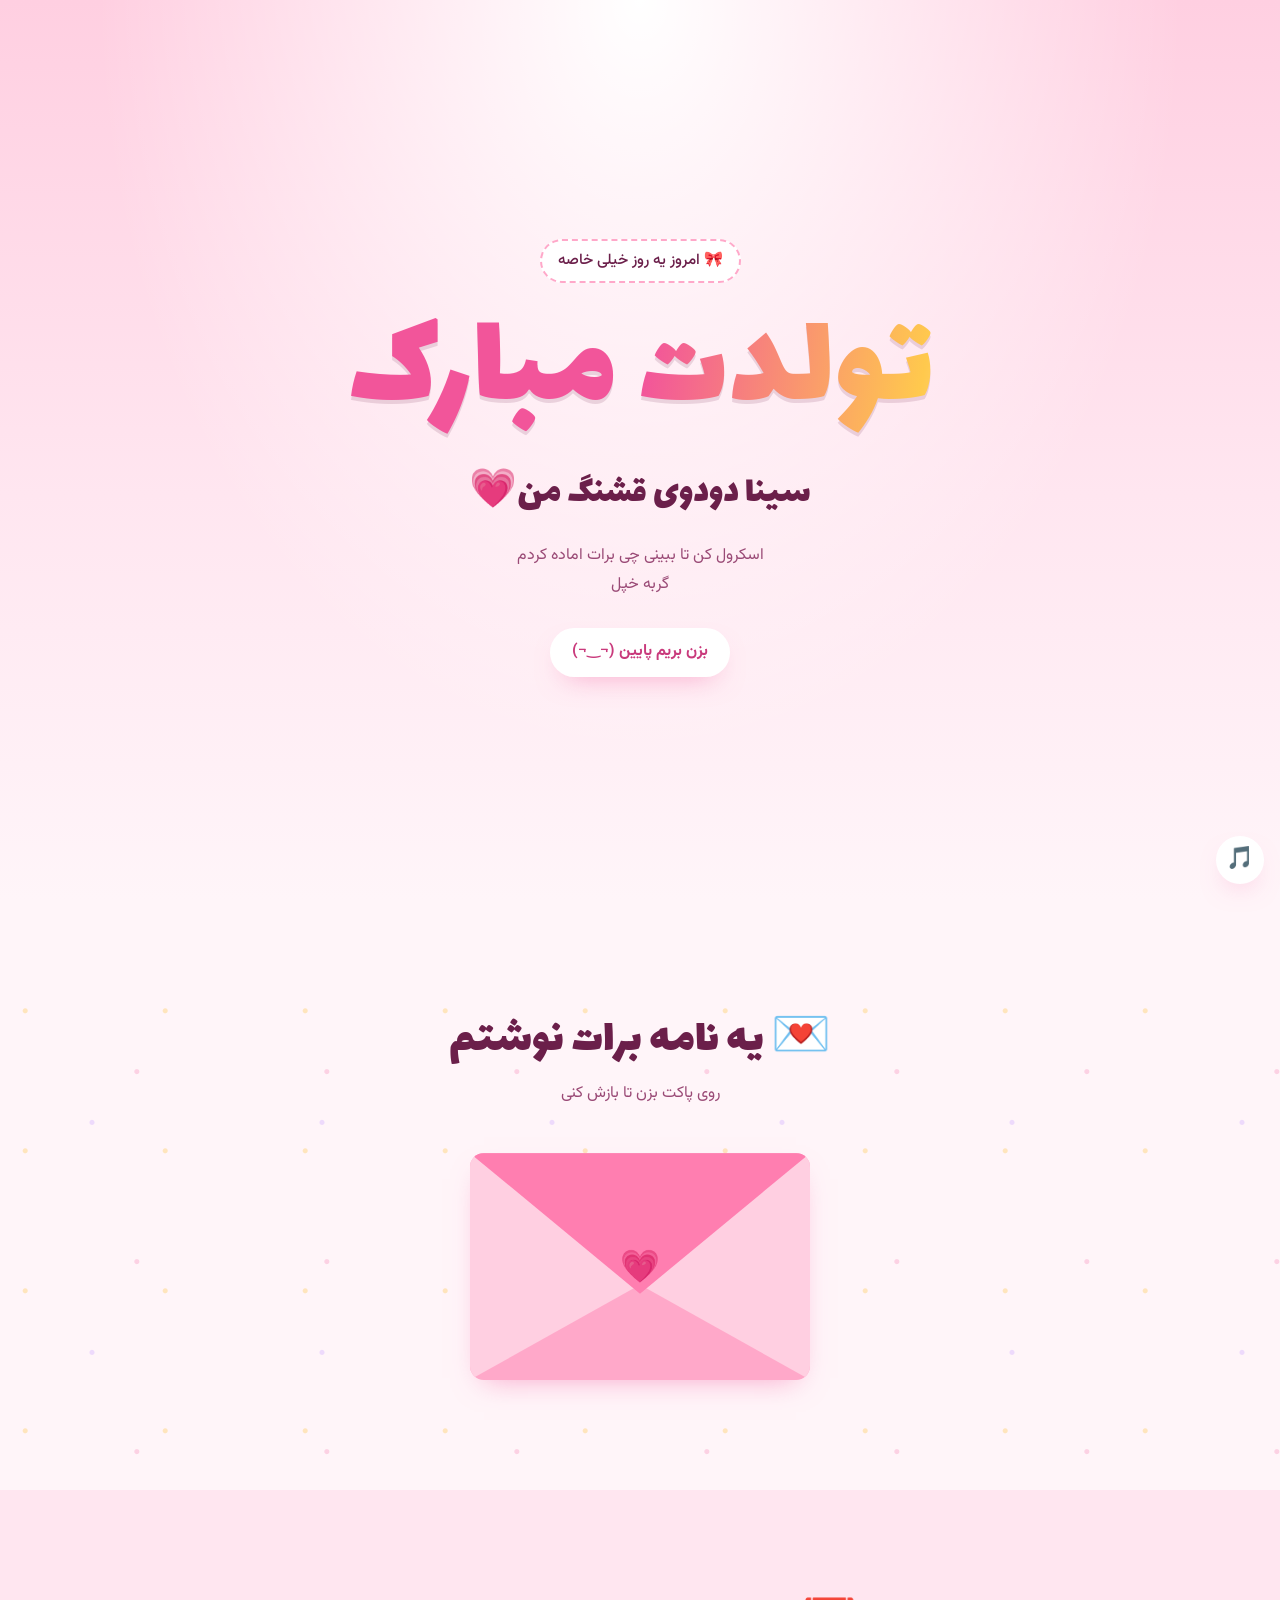
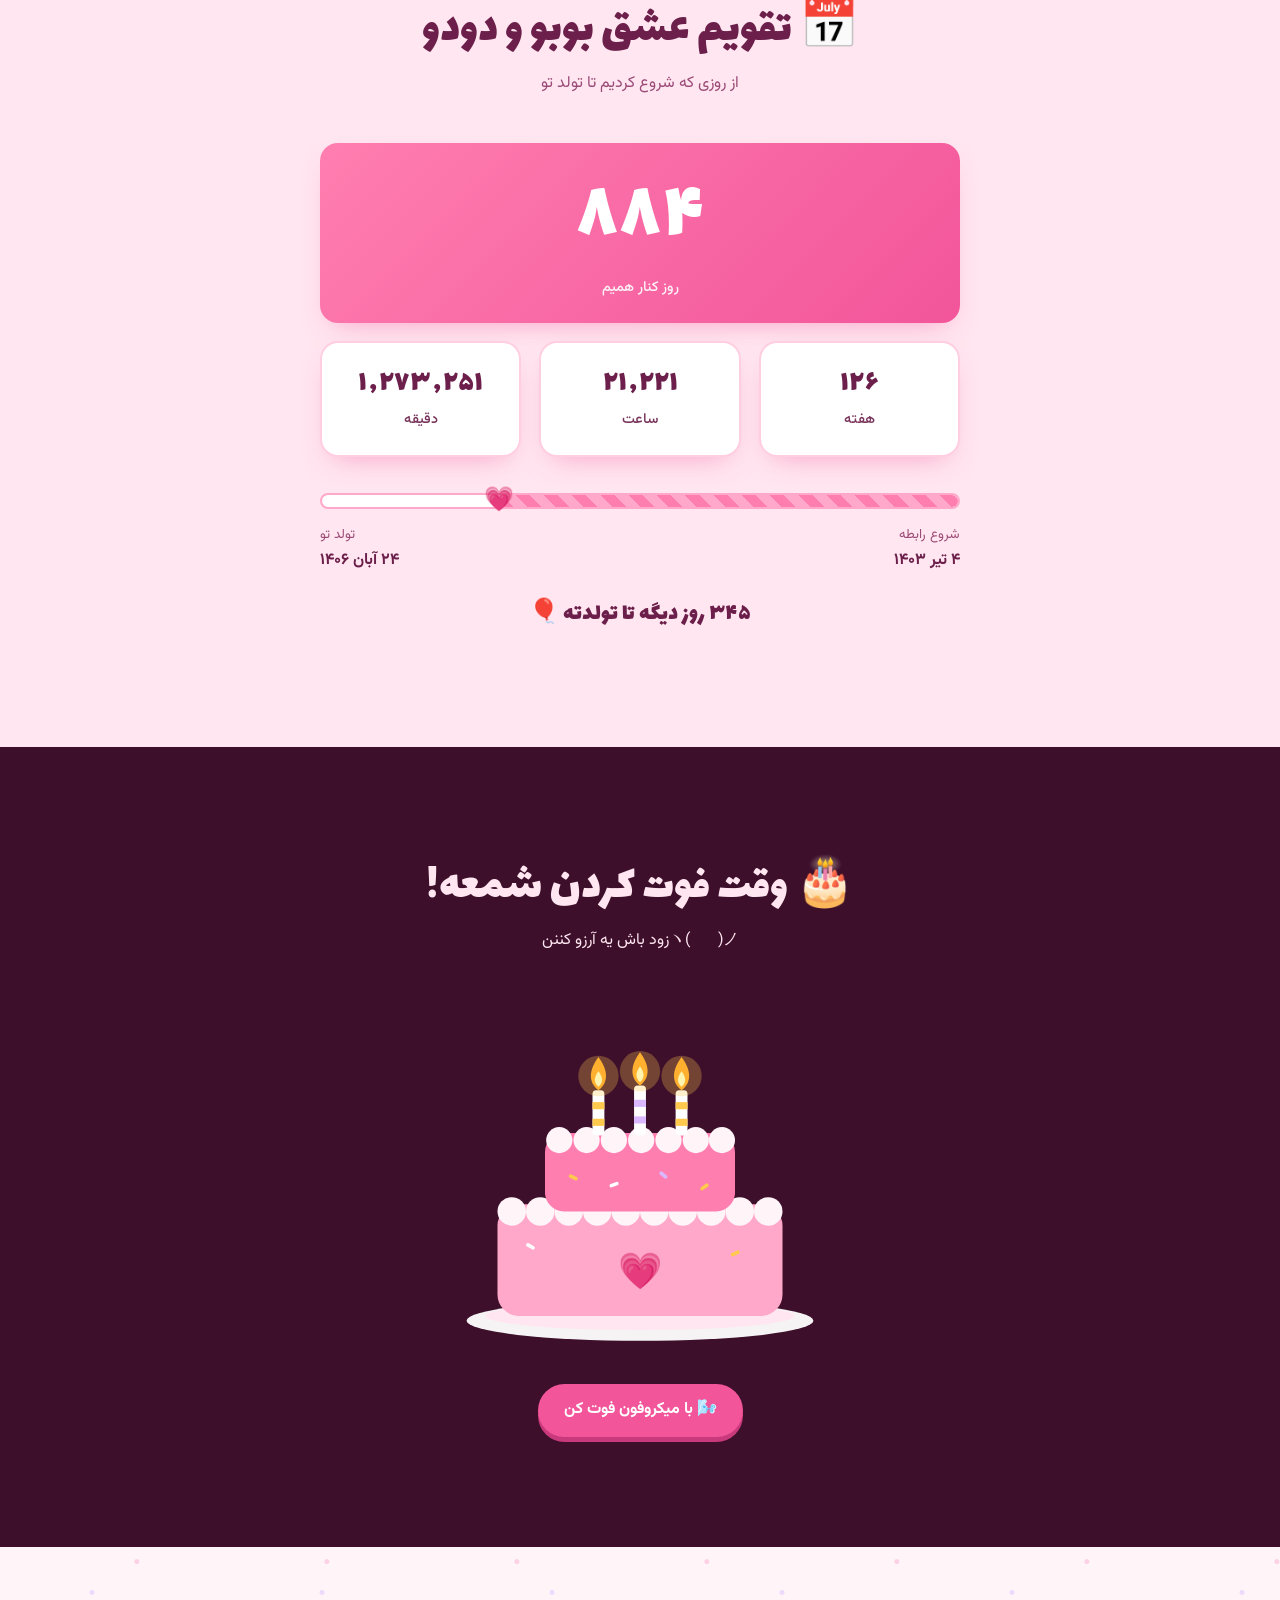
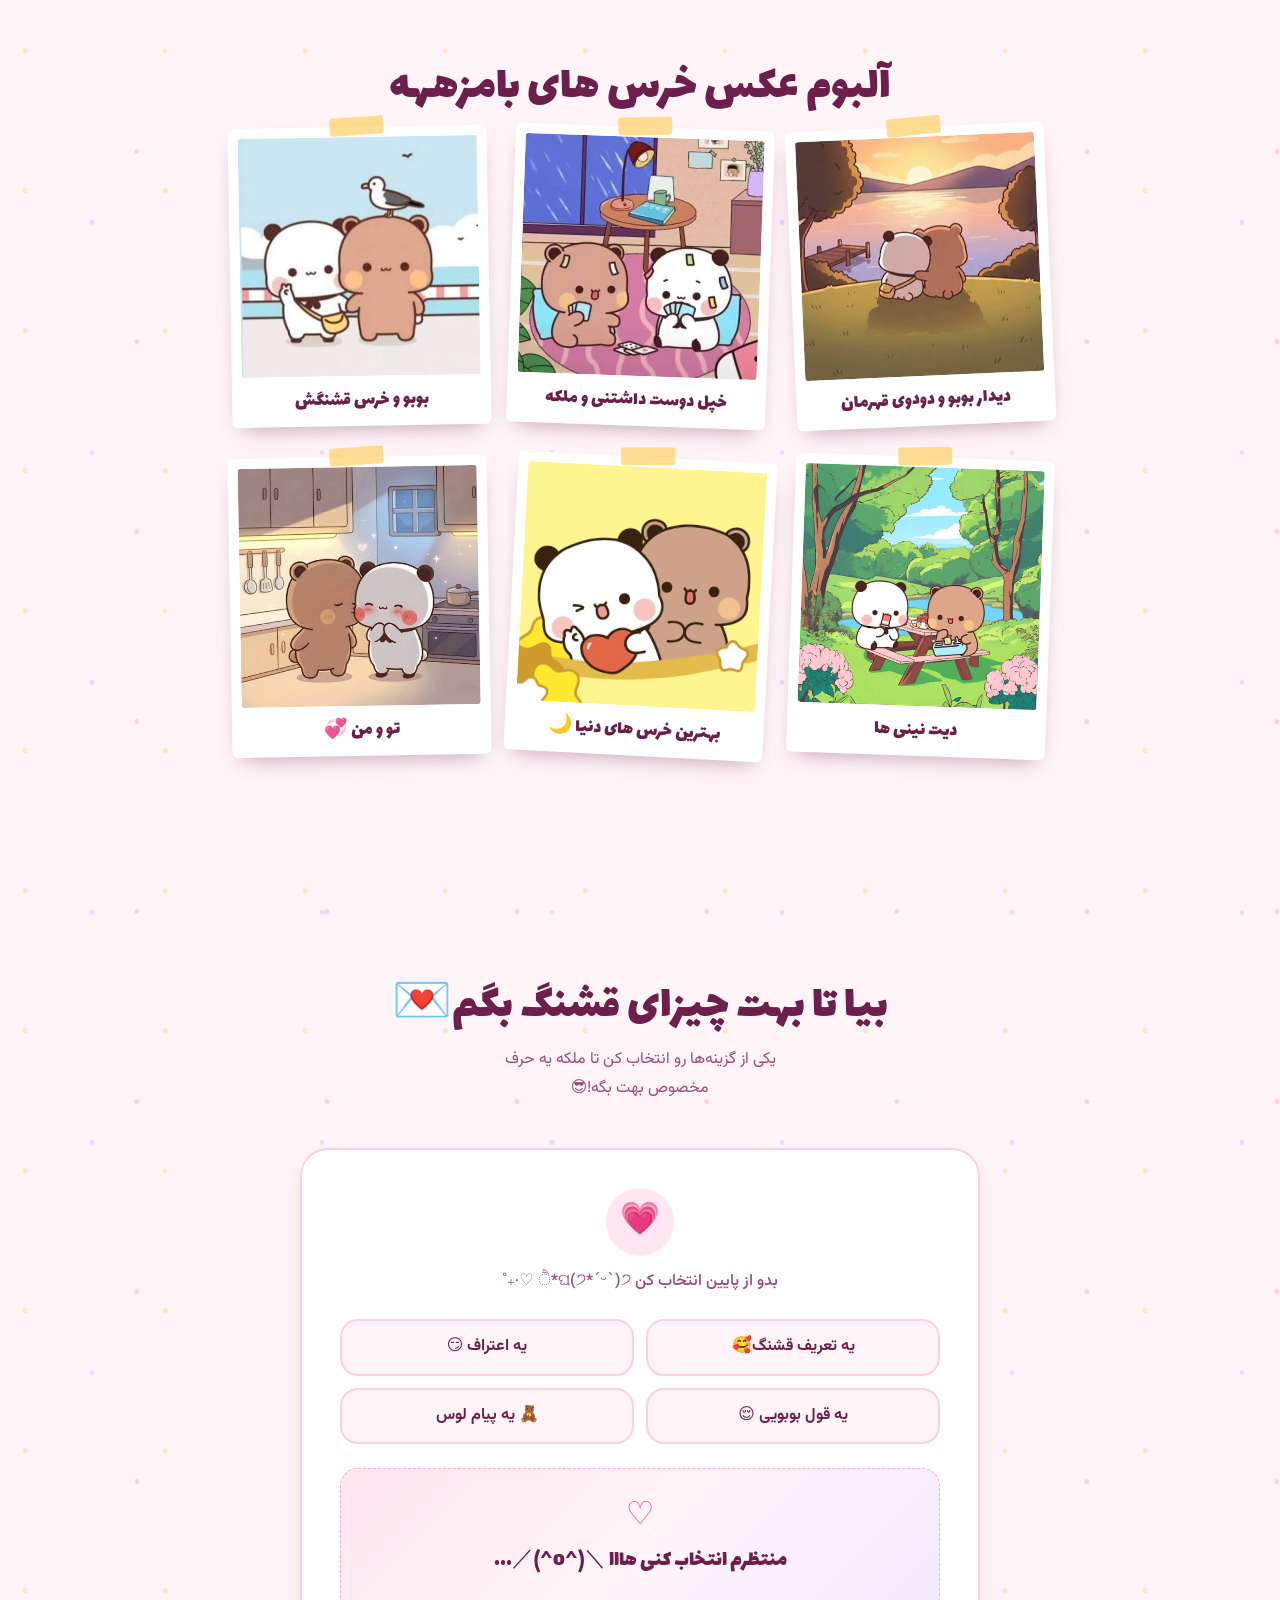
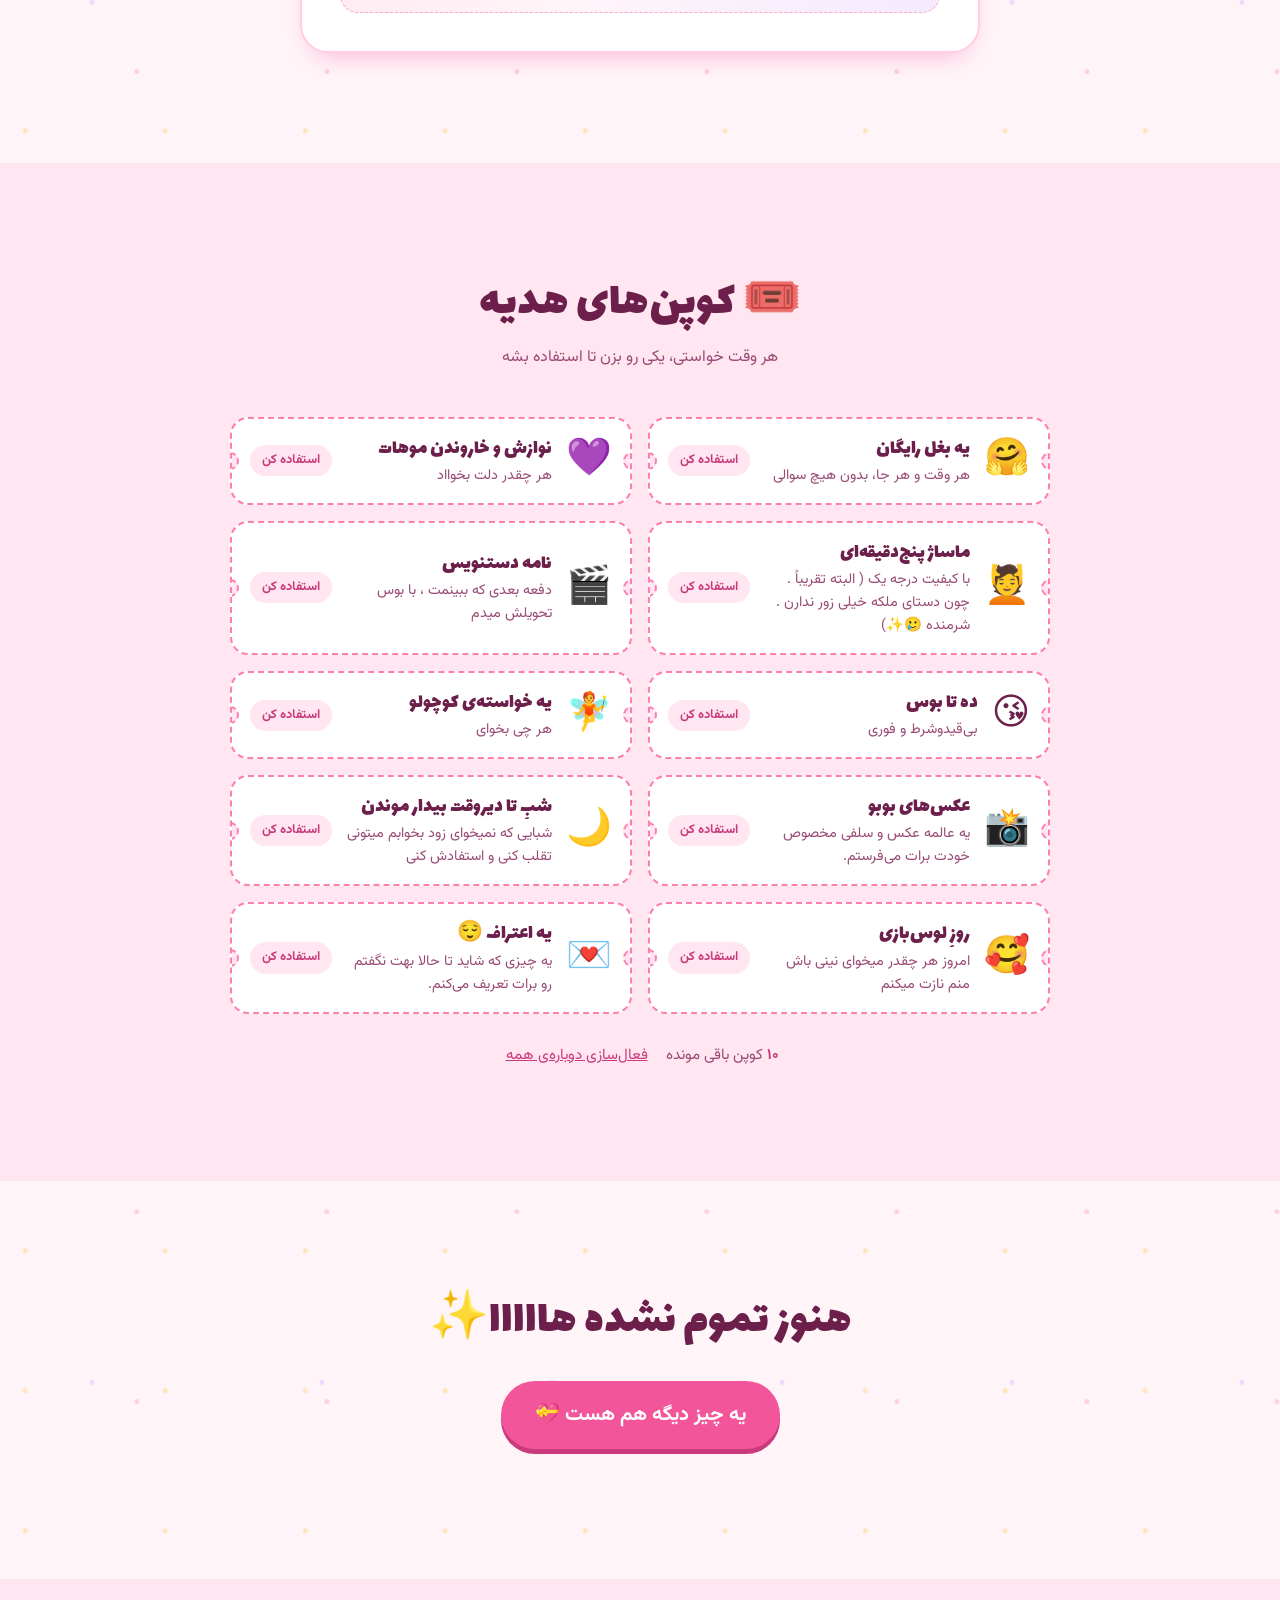
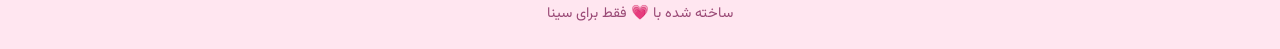
==== commit 01140439: "Update index.html" ====
--- a/index.html
+++ b/index.html
@@ -172,7 +172,7 @@
               <rect x="236" y="212" width="8" height="3" rx="1.5" fill="#ffc94d" transform="rotate(-25 240 213)" />
             </g>
 
-            <!-- سه تا شمع (هر کدوم گروه .candle داره که JS خاموشش می‌کنه) -->
+            <!-- سه تا شمع  -->
             <g class="candle" data-x="125">
               <rect x="120" y="76" width="10" height="38" rx="3" fill="#fff" />
               <rect x="120" y="86" width="10" height="6" fill="#ffc94d" />
@@ -227,7 +227,7 @@
         </button>
 
         <div class="cake-actions">
-          <!-- فوت کردن با میکروفون (باید اجازه‌ی میکروفون بده) -->
+          <!-- فوت کردن با میکروفون  -->
           <button type="button" class="btn" id="blowBtn">🌬️ با میکروفون فوت کن</button>
           <button type="button" class="btn btn--ghost" id="relightBtn" hidden>🔥 دوباره روشن کن</button>
         </div>
@@ -235,7 +235,7 @@
         <!-- پیام بعد از خاموش شدن شمع‌ها -->
         <p class="wish" id="wishMessage" role="status" hidden>
           ✨ آرزوت برآورده شد ✨<br>
-          <small>من بعنوان یک پری زیبا تو زندگیت ظاهر شدم ヾ(＠⌒ー⌒＠)ノ</small>
+          <small>من بعنوان یک پری زیبا تو زندگیت ظاهر شدم ヾ(＠⌒ー⌒＠)</small>
         </p>
       </div>
     </section>
@@ -246,7 +246,7 @@
          ======================================================== -->
     <section class="section" id="gallery" aria-labelledby="galleryTitle">
       <div class="container">
-        <h2 class="section__title" id="galleryTitle">📸 خاطره‌های بامزه‌ی ما</h2>
+        <h2 class="section__title" id="galleryTitle">آلبوم عکس خرس های بامزههه</h2>
 
         <div class="gallery">
 
@@ -307,17 +307,17 @@
     <section class="section" id="love-messages" aria-labelledby="messagesTitle">
       <div class="container">
         <h2 class="section__title" id="messagesTitle">
-          💌 چی می‌خوای بشنوی؟
+           بیا تا بهت چیزای قشنگ بگم💌
         </h2>
 
         <p class="section__lead">
-          یکی از گزینه‌ها رو انتخاب کن تا بوبو یه چیزی بهت بگه!😎
+          یکی از گزینه‌ها رو انتخاب کن تا ملکه یه حرف مخصوص بهت بگه!😎
         </p>
 
         <div class="message-box">
           <div class="message-box__icon" aria-hidden="true">💗</div>
 
-          <p class="message-box__hint">دودوی عزیز، امروز دلت چی می‌خواد؟</p>
+          <p class="message-box__hint">بدو از پایین انتخاب کن ଘ(੭*ˊᵕˋ)੭* ੈ♡‧₊˚</p>
 
           <div class="message-options">
             <button class="message-option" type="button" data-message-type="compliment">
@@ -329,7 +329,7 @@
             </button>
 
             <button class="message-option" type="button" data-message-type="promise">
-              یه قوله بوبویی 😌
+              یه قول بوبویی 😌
             </button>
 
             <button class="message-option" type="button" data-message-type="cute">
@@ -339,11 +339,11 @@
 
           <div class="message-result" id="messageResult" aria-live="polite">
             <span class="message-result__heart">♡</span>
-            <p>منتظرم انتخاب کنی تا یه چیزی بهت بگم...</p>
+            <p>منتظرم انتخاب کنی هااا ＼(^o^)／...</p>
           </div>
 
           <button class="btn message-again" id="messageAgain" type="button" hidden>
-            یکی دیگه بگو 💕
+          می خوای یکی دیگه بگم ؟؟
           </button>
         </div>
       </div>
@@ -382,7 +382,7 @@
             <span class="coupon__emoji" aria-hidden="true">💆</span>
             <span class="coupon__body">
               <strong class="coupon__title">ماساژ پنج‌دقیقه‌ای</strong>
-              <span class="coupon__desc">با کیفیت درجه یک (تقریباً)</span>
+              <span class="coupon__desc">با کیفیت درجه یک ( البته تقریباً . چون دستای ملکه خیلی زور ندارن . شرمنده 🥲✨)</span>
             </span>
             <span class="coupon__status">استفاده کن</span>
           </button>
@@ -417,7 +417,7 @@
           <button type="button" class="coupon" data-id="photo-rain">
             <span class="coupon__emoji" aria-hidden="true">📸</span>
             <span class="coupon__body">
-              <strong class="coupon__title">سیل عکس‌های بوبو</strong>
+              <strong class="coupon__title"> عکس‌های بوبو</strong>
               <span class="coupon__desc">یه عالمه عکس و سلفی مخصوص خودت برات می‌فرستم.</span>
             </span>
             <span class="coupon__status">استفاده کن</span>
@@ -447,7 +447,7 @@
           <button type="button" class="coupon" data-id="love-confession">
             <span class="coupon__emoji" aria-hidden="true">💌</span>
             <span class="coupon__body">
-              <strong class="coupon__title">اعتراف عاشقانه</strong>
+              <strong class="coupon__title">یه اعتراف 😌</strong>
               <span class="coupon__desc">یه چیزی که شاید تا حالا بهت نگفتم رو برات تعریف می‌کنم.</span>
             </span>
             <span class="coupon__status">استفاده کن</span>
@@ -496,4 +496,4 @@
   <script src="script.js" defer></script>
 </body>
 
-</html>+</html>
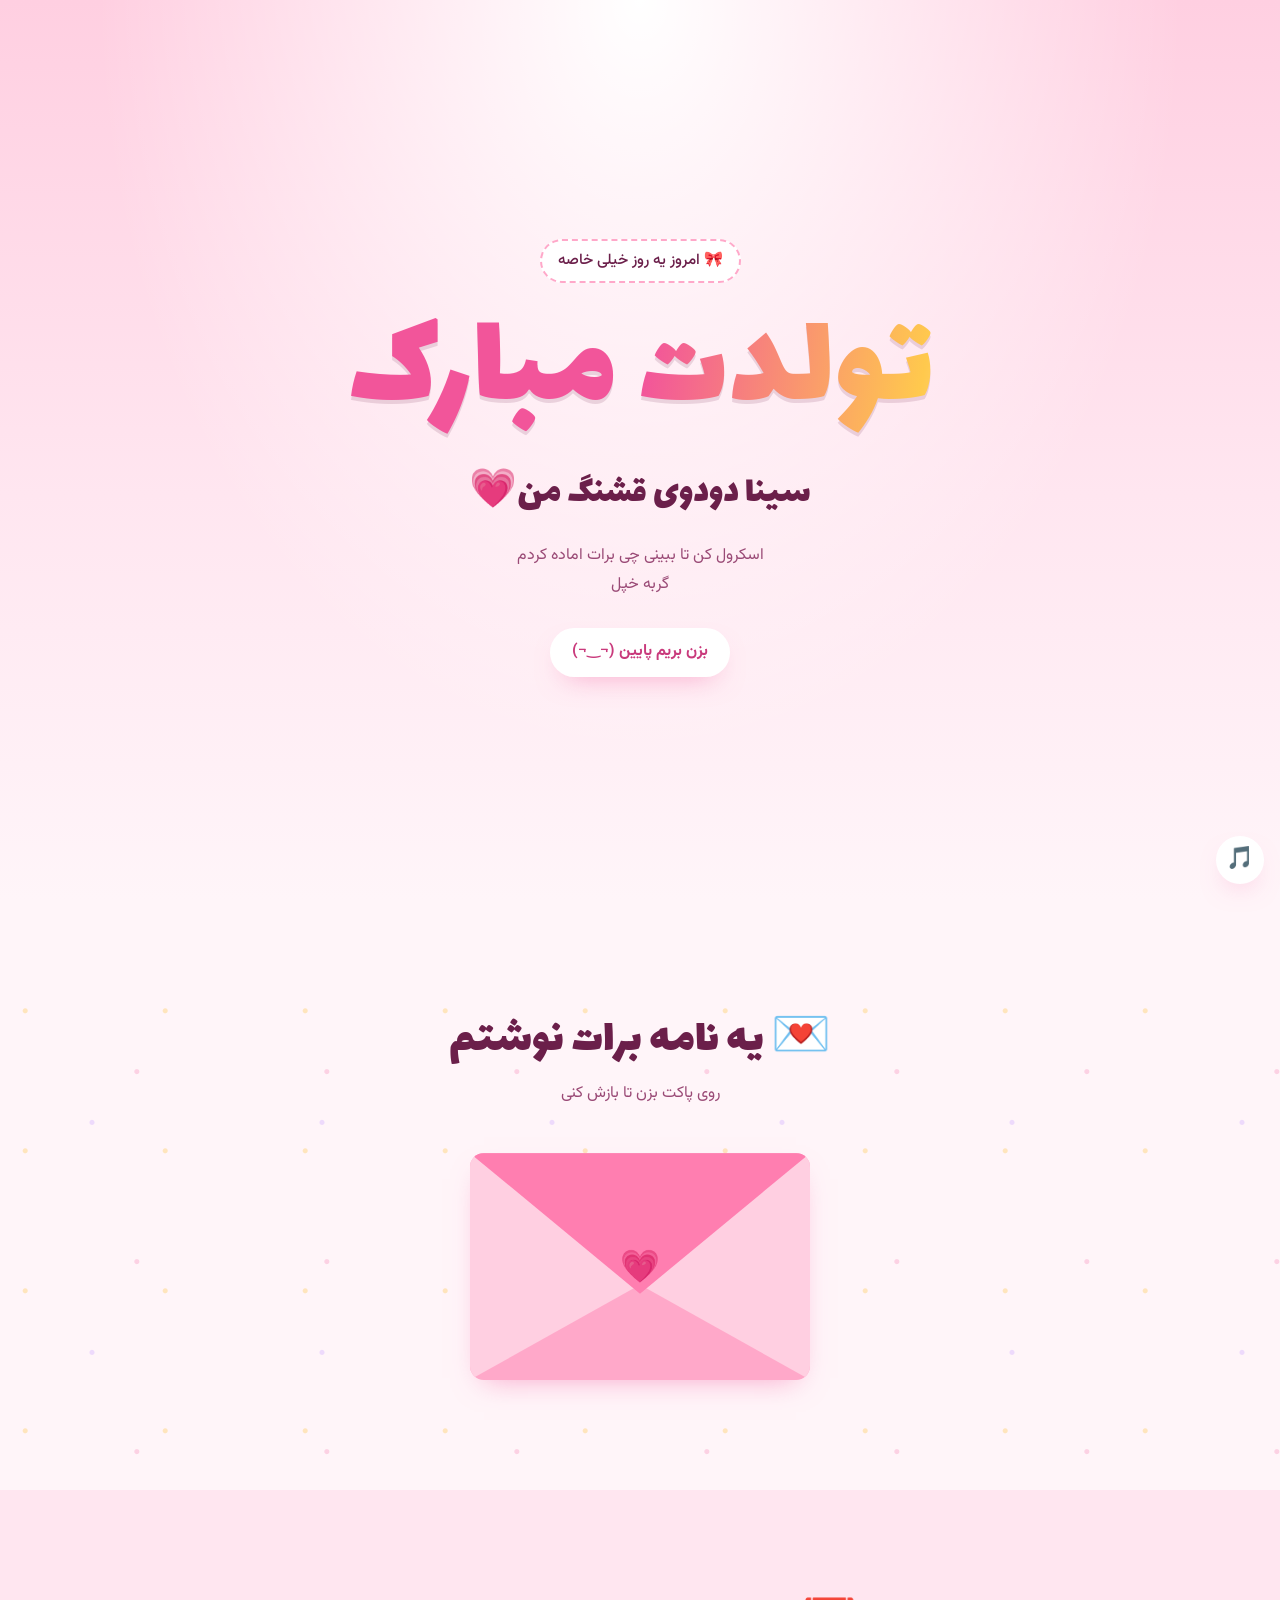
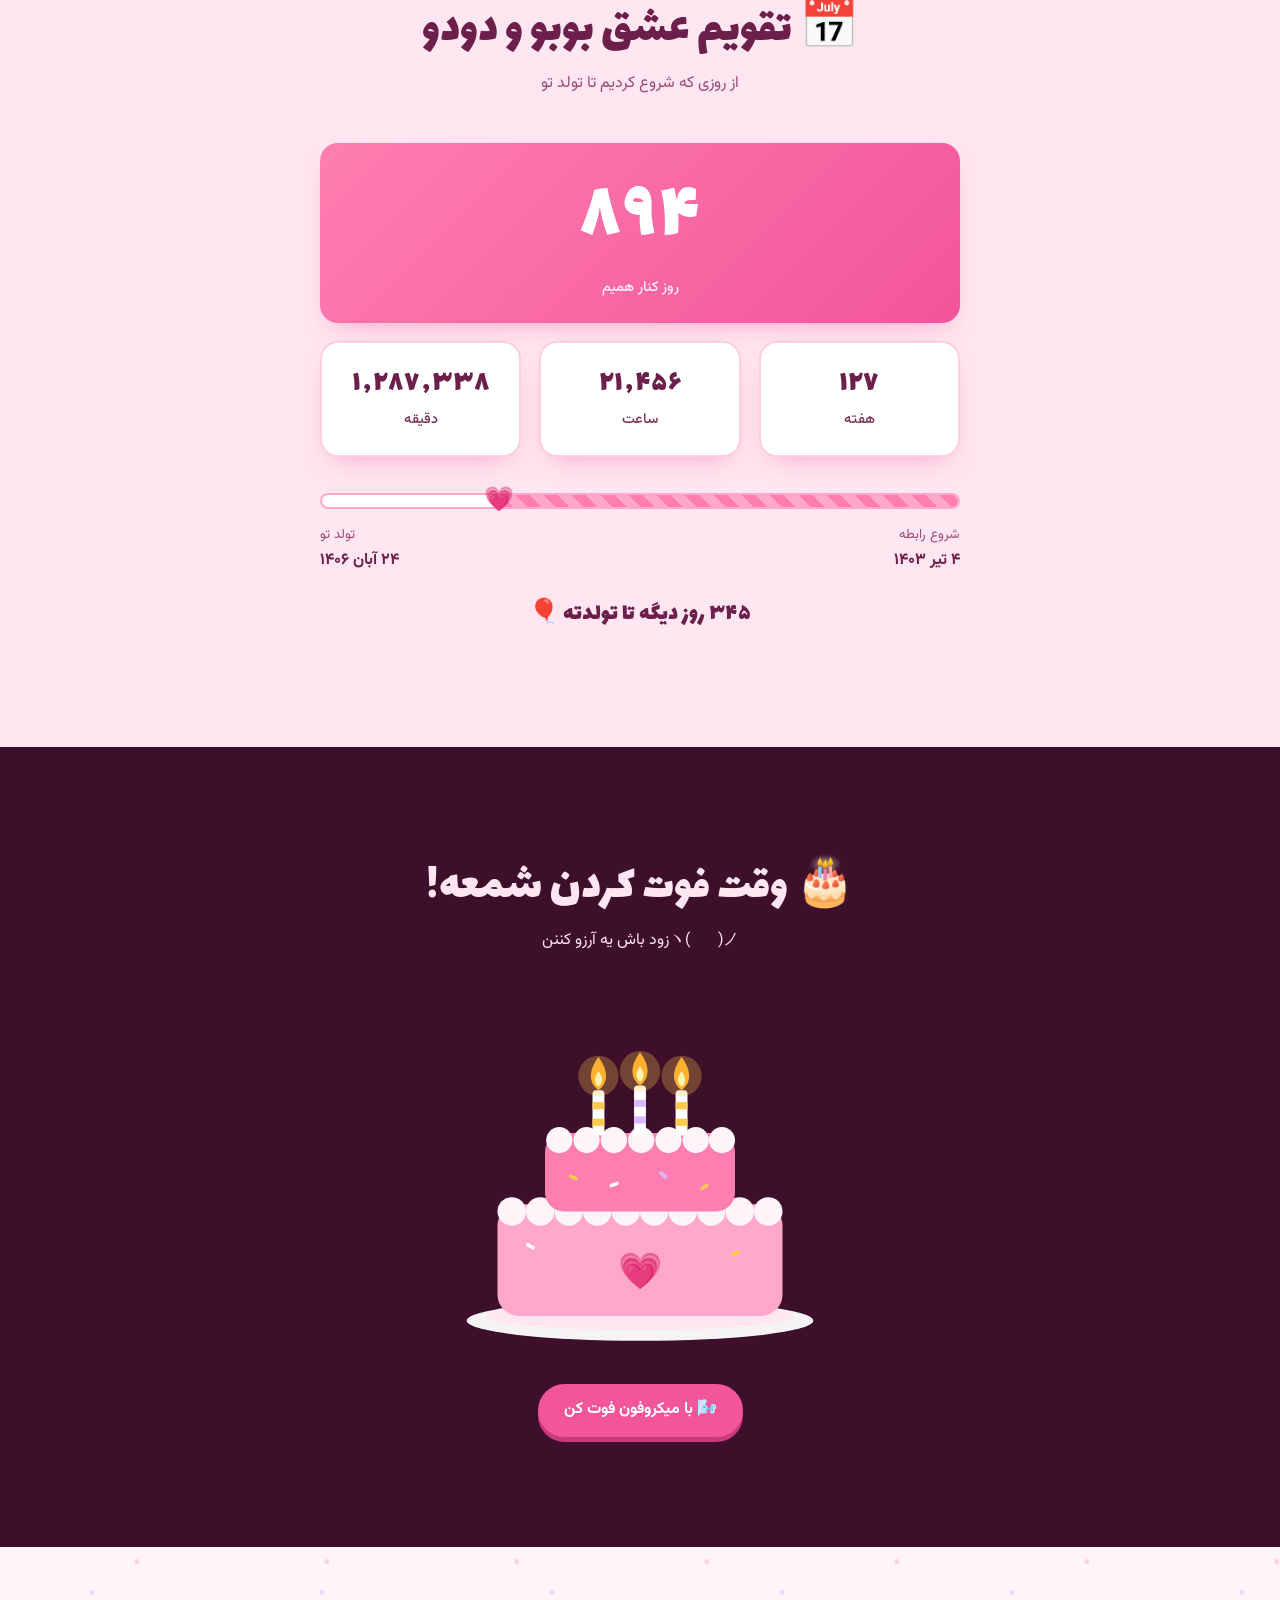
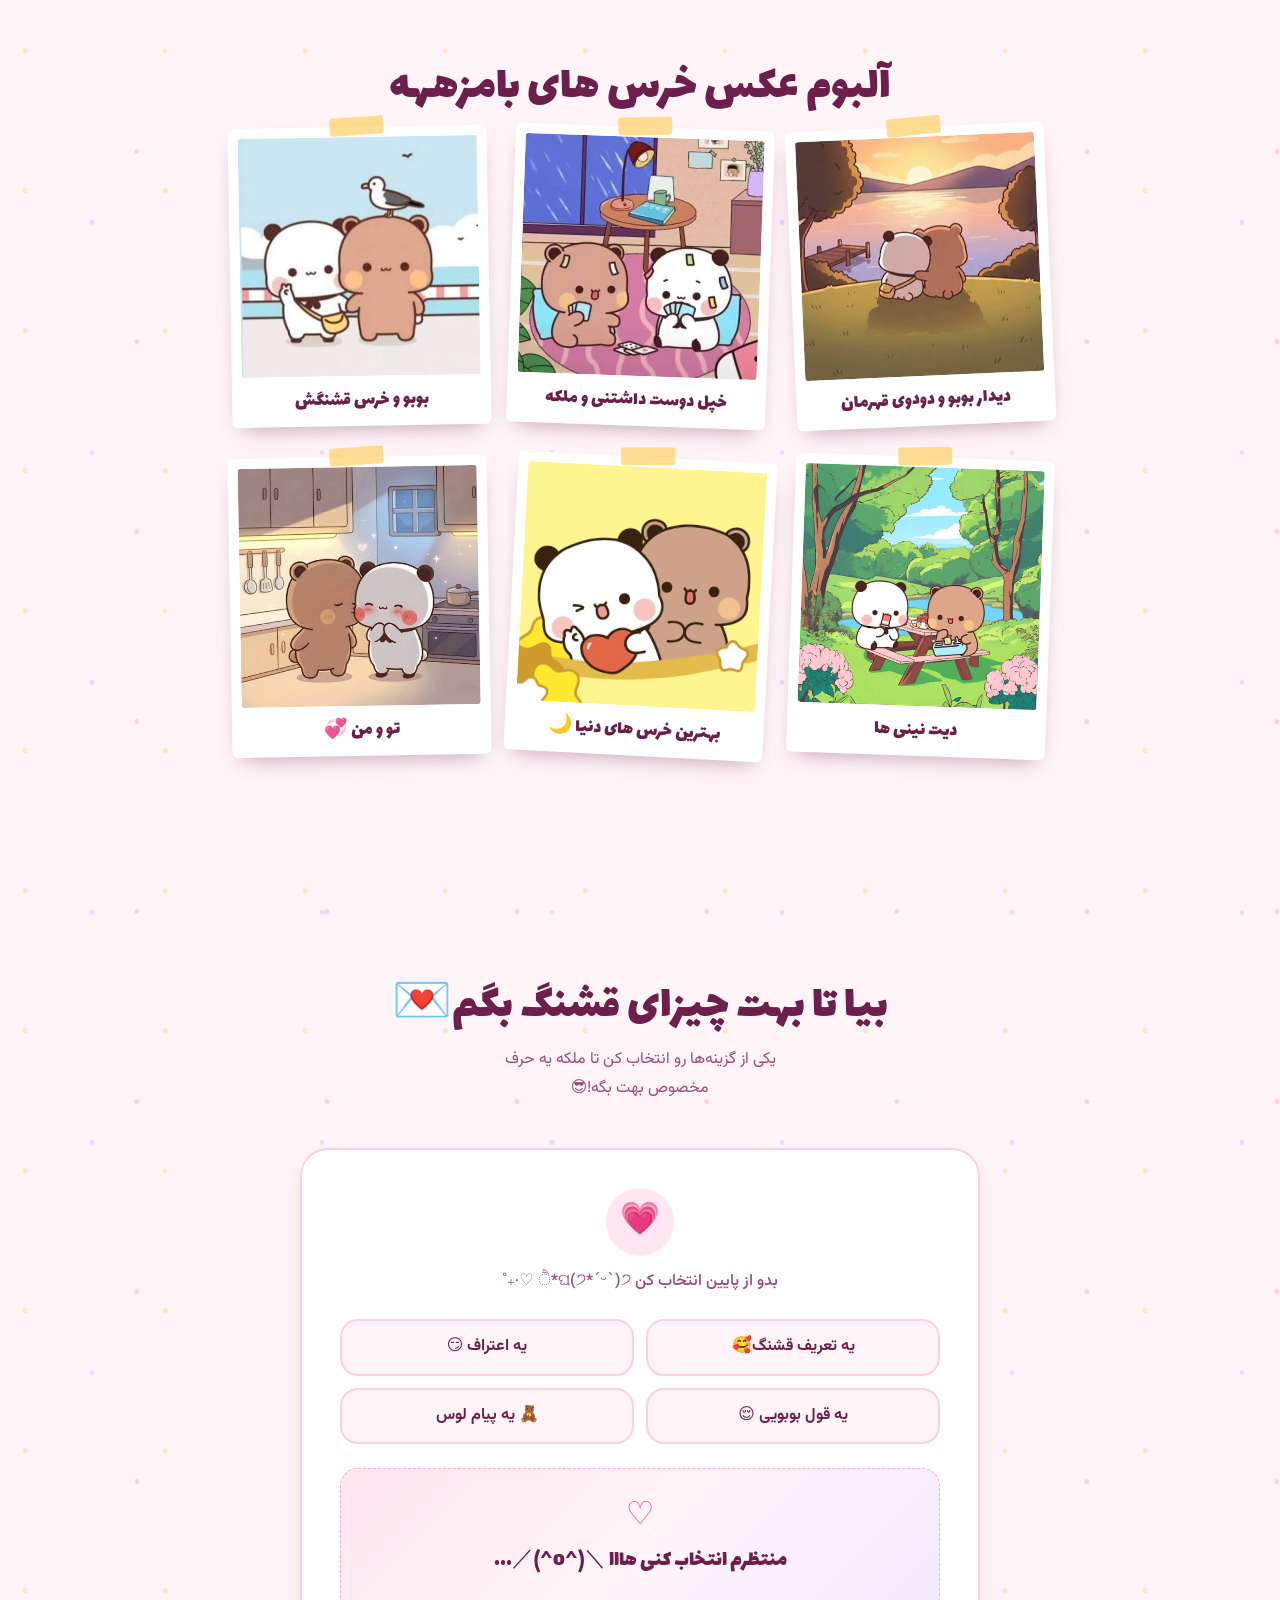
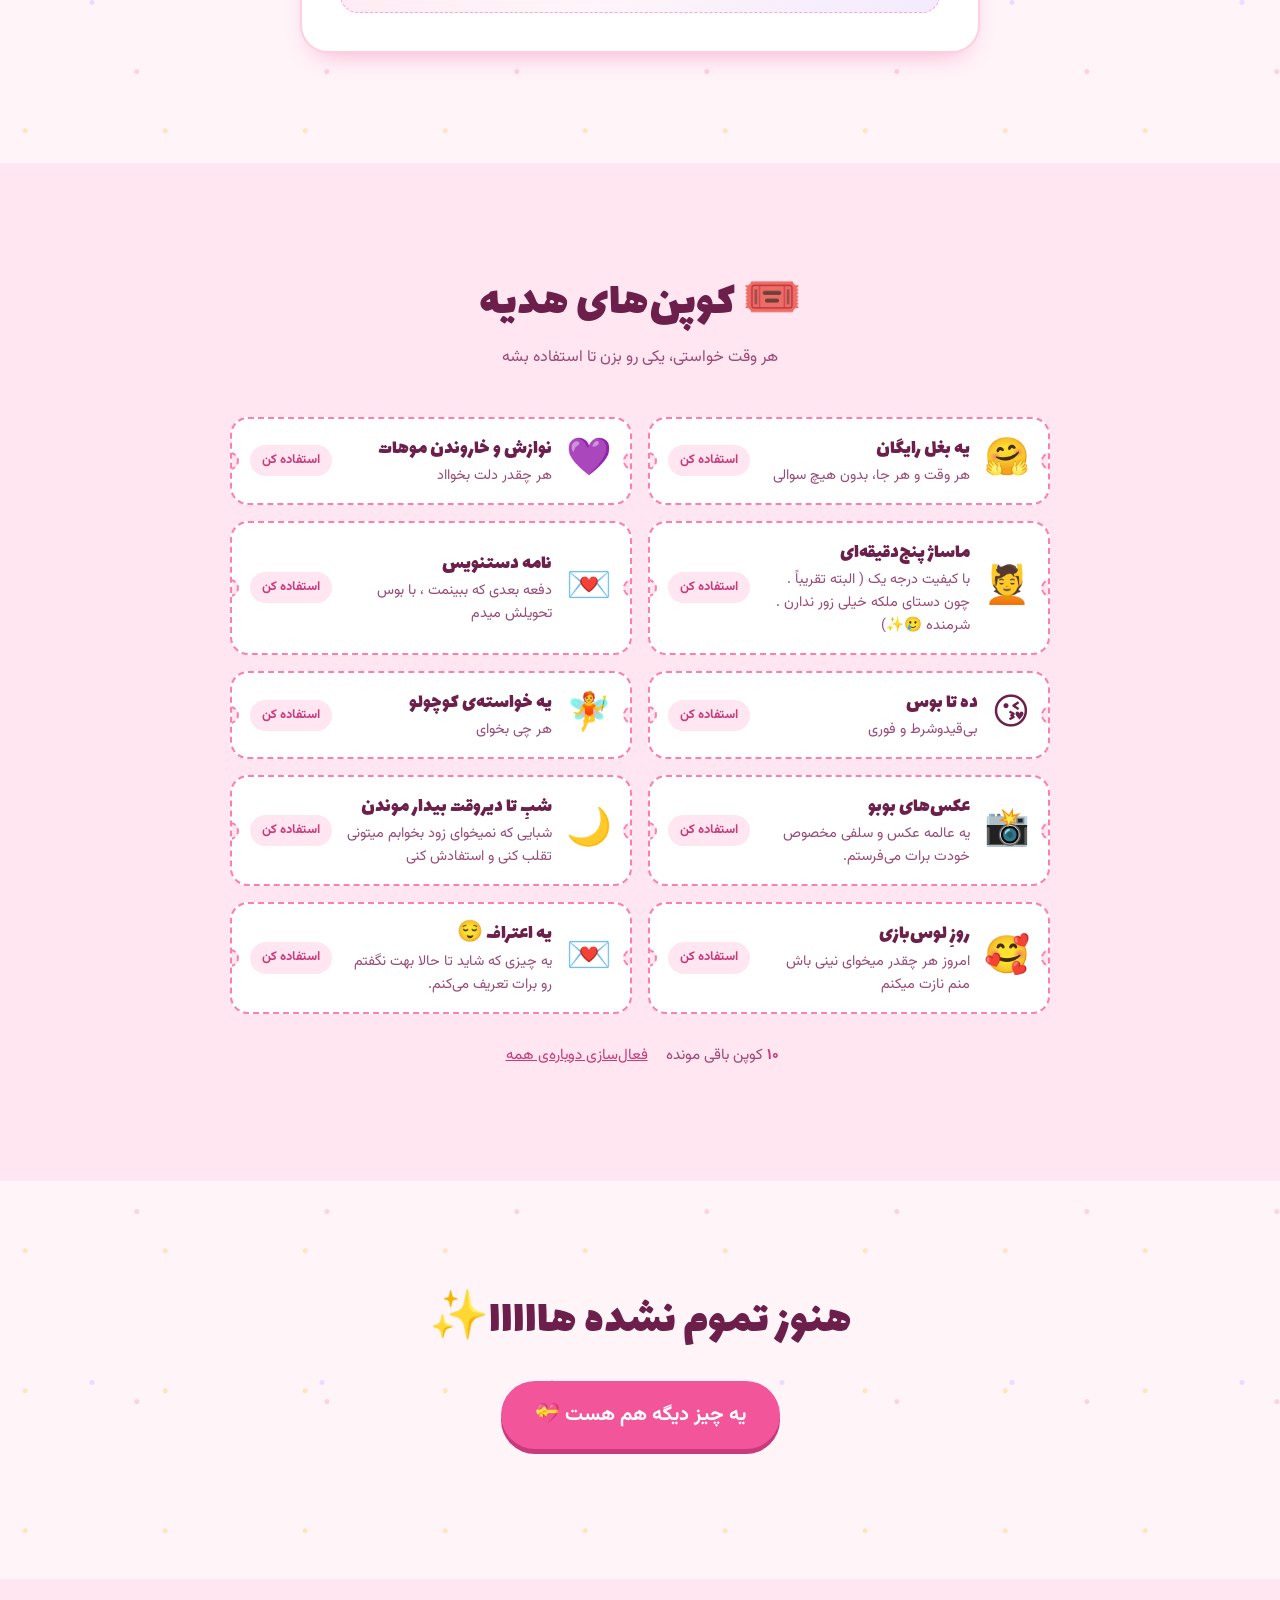
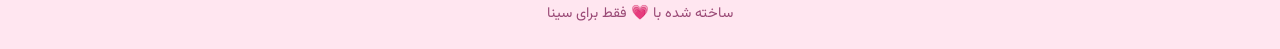
==== commit 5fc5c463: "Update index.html" ====
--- a/index.html
+++ b/index.html
@@ -388,7 +388,7 @@
           </button>
 
           <button type="button" class="coupon" data-id="movie">
-            <span class="coupon__emoji" aria-hidden="true">🎬</span>
+            <span class="coupon__emoji" aria-hidden="true">💌</span>
             <span class="coupon__body">
               <strong class="coupon__title">نامه دستنویس</strong>
               <span class="coupon__desc">دفعه بعدی که ببینمت ، با بوس تحویلش میدم</span>
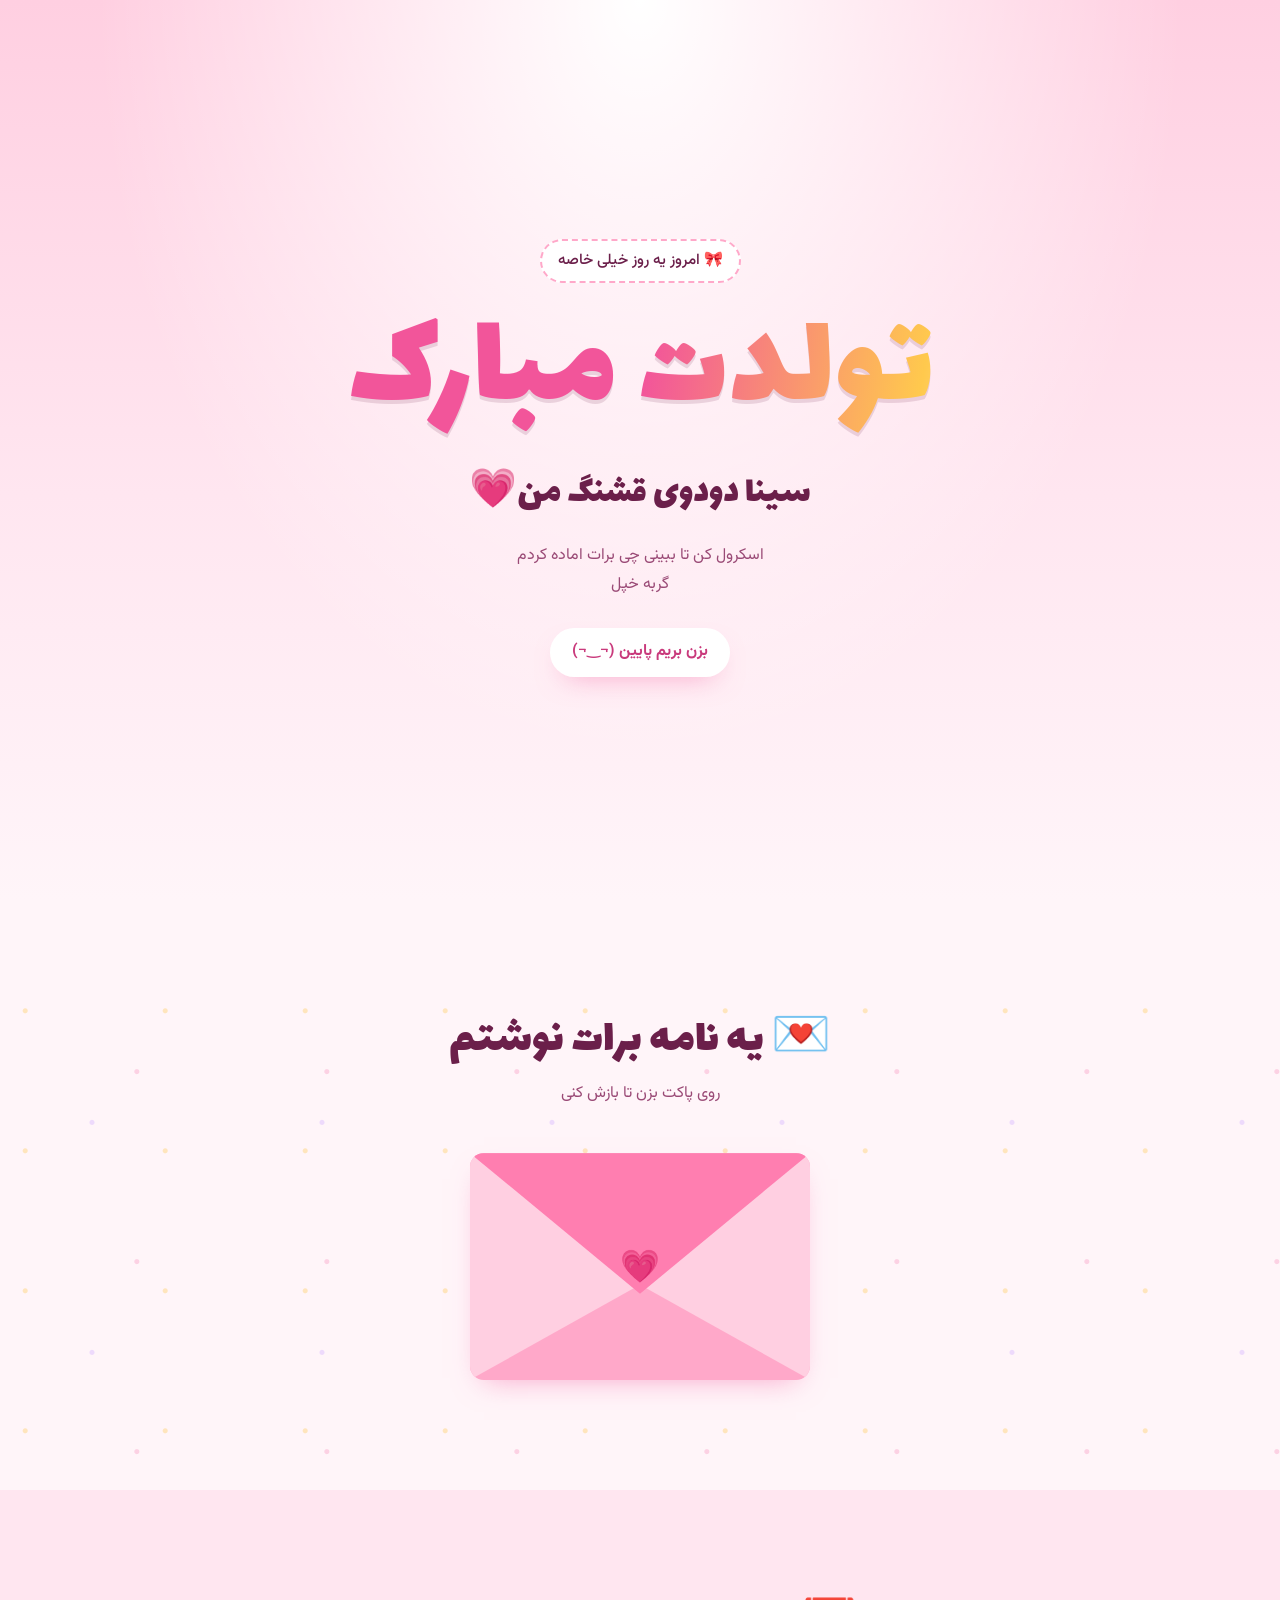
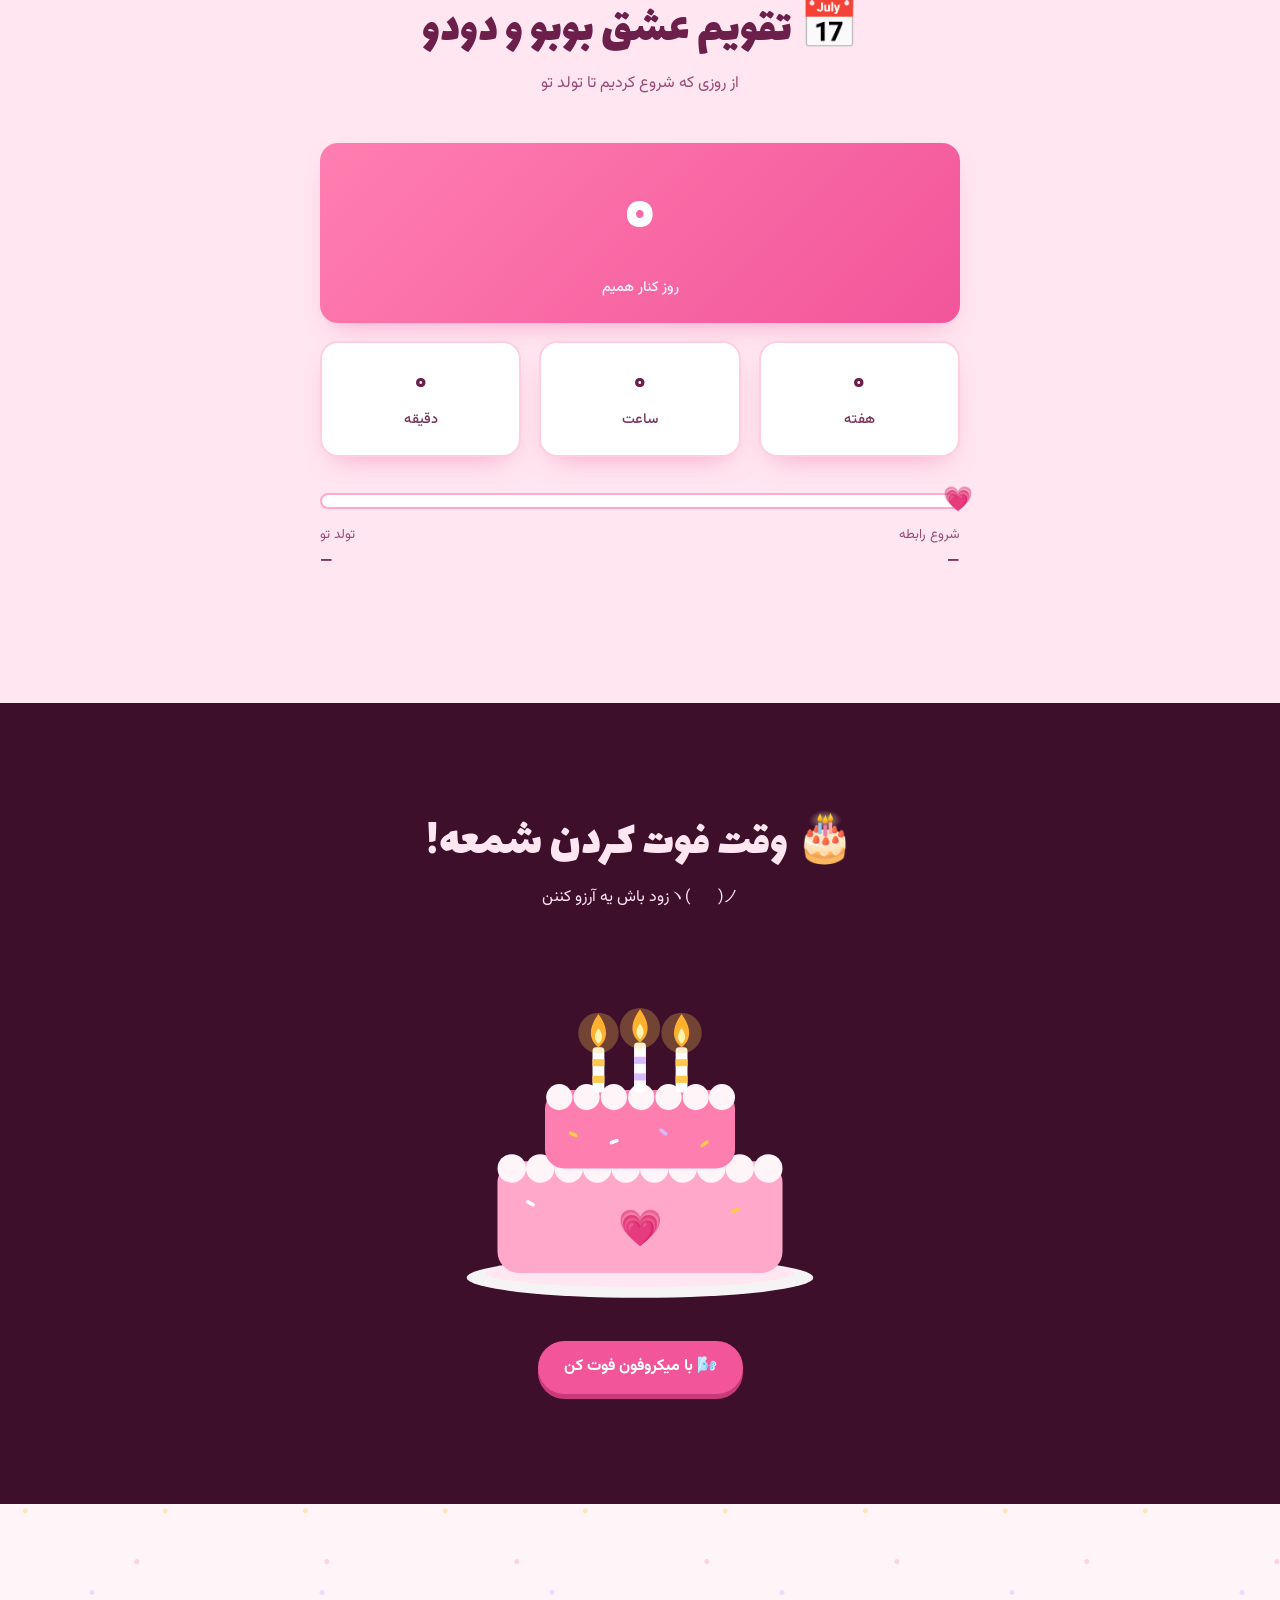
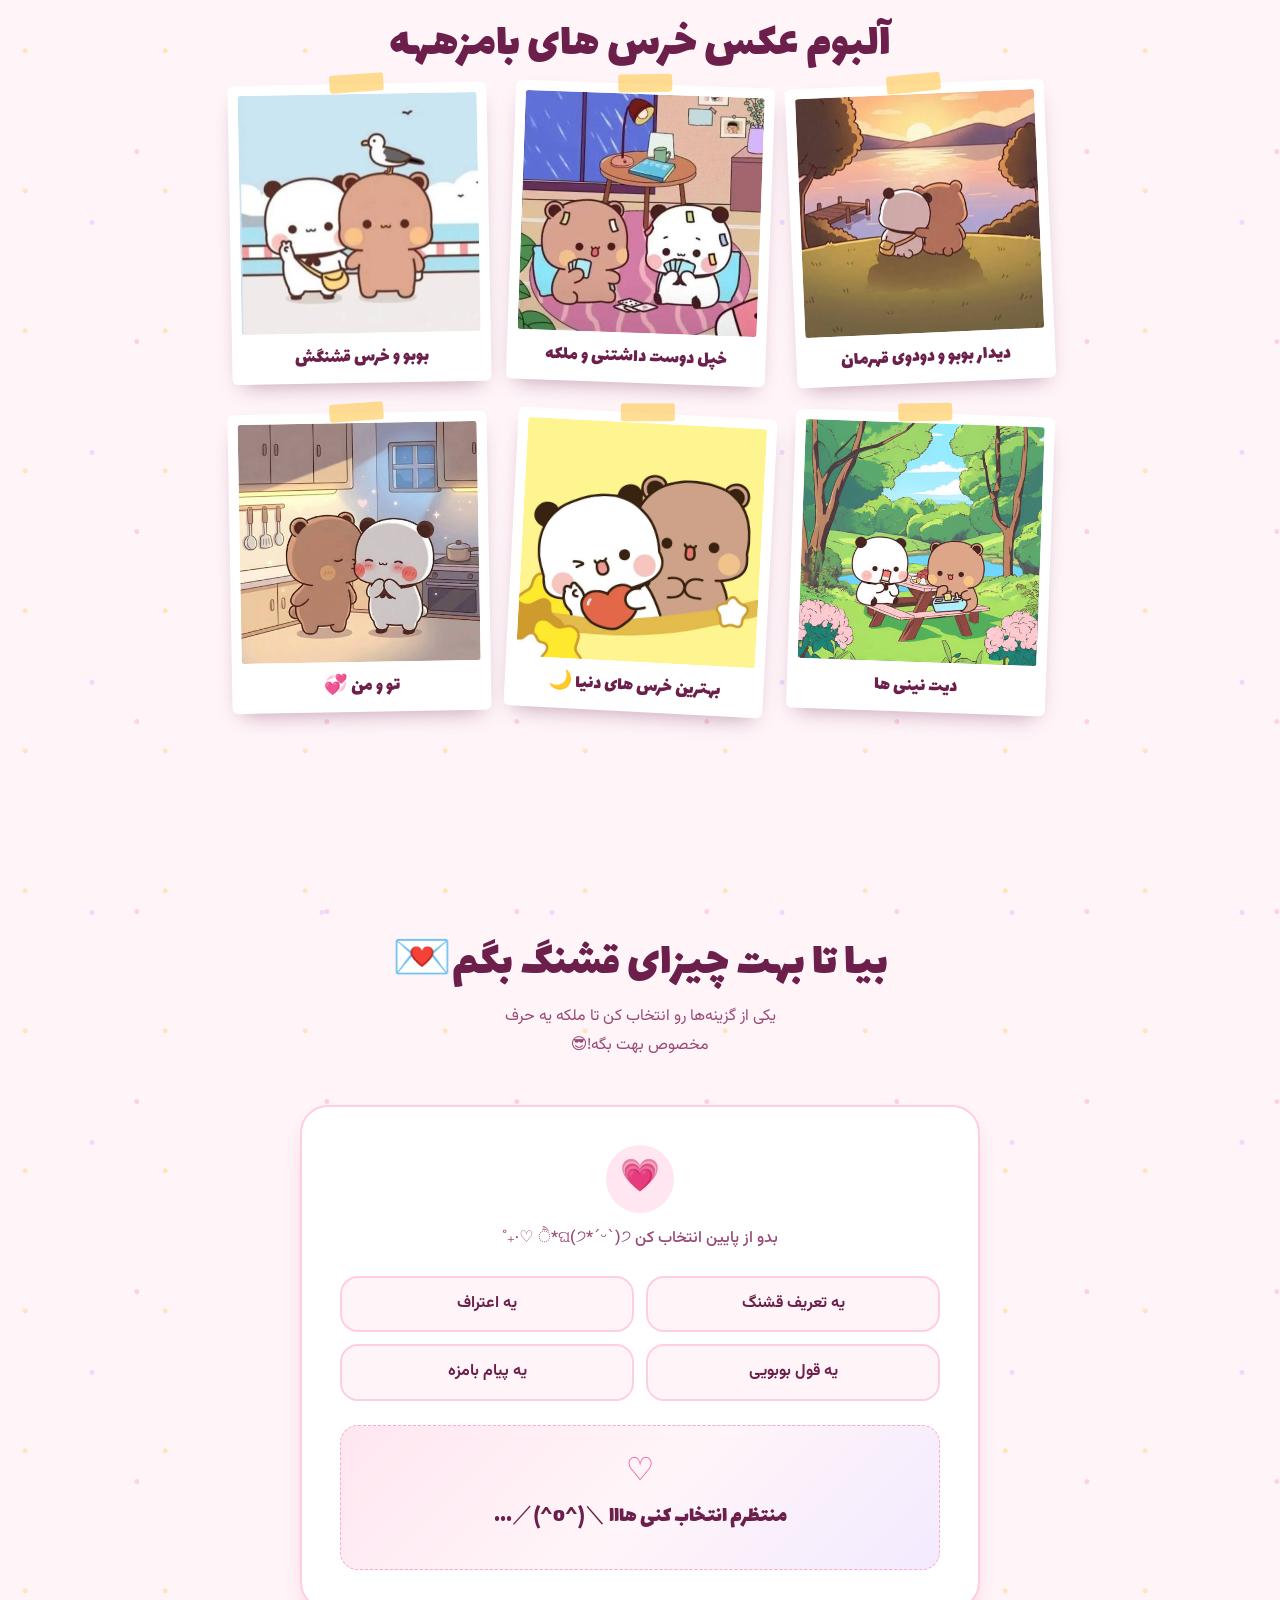
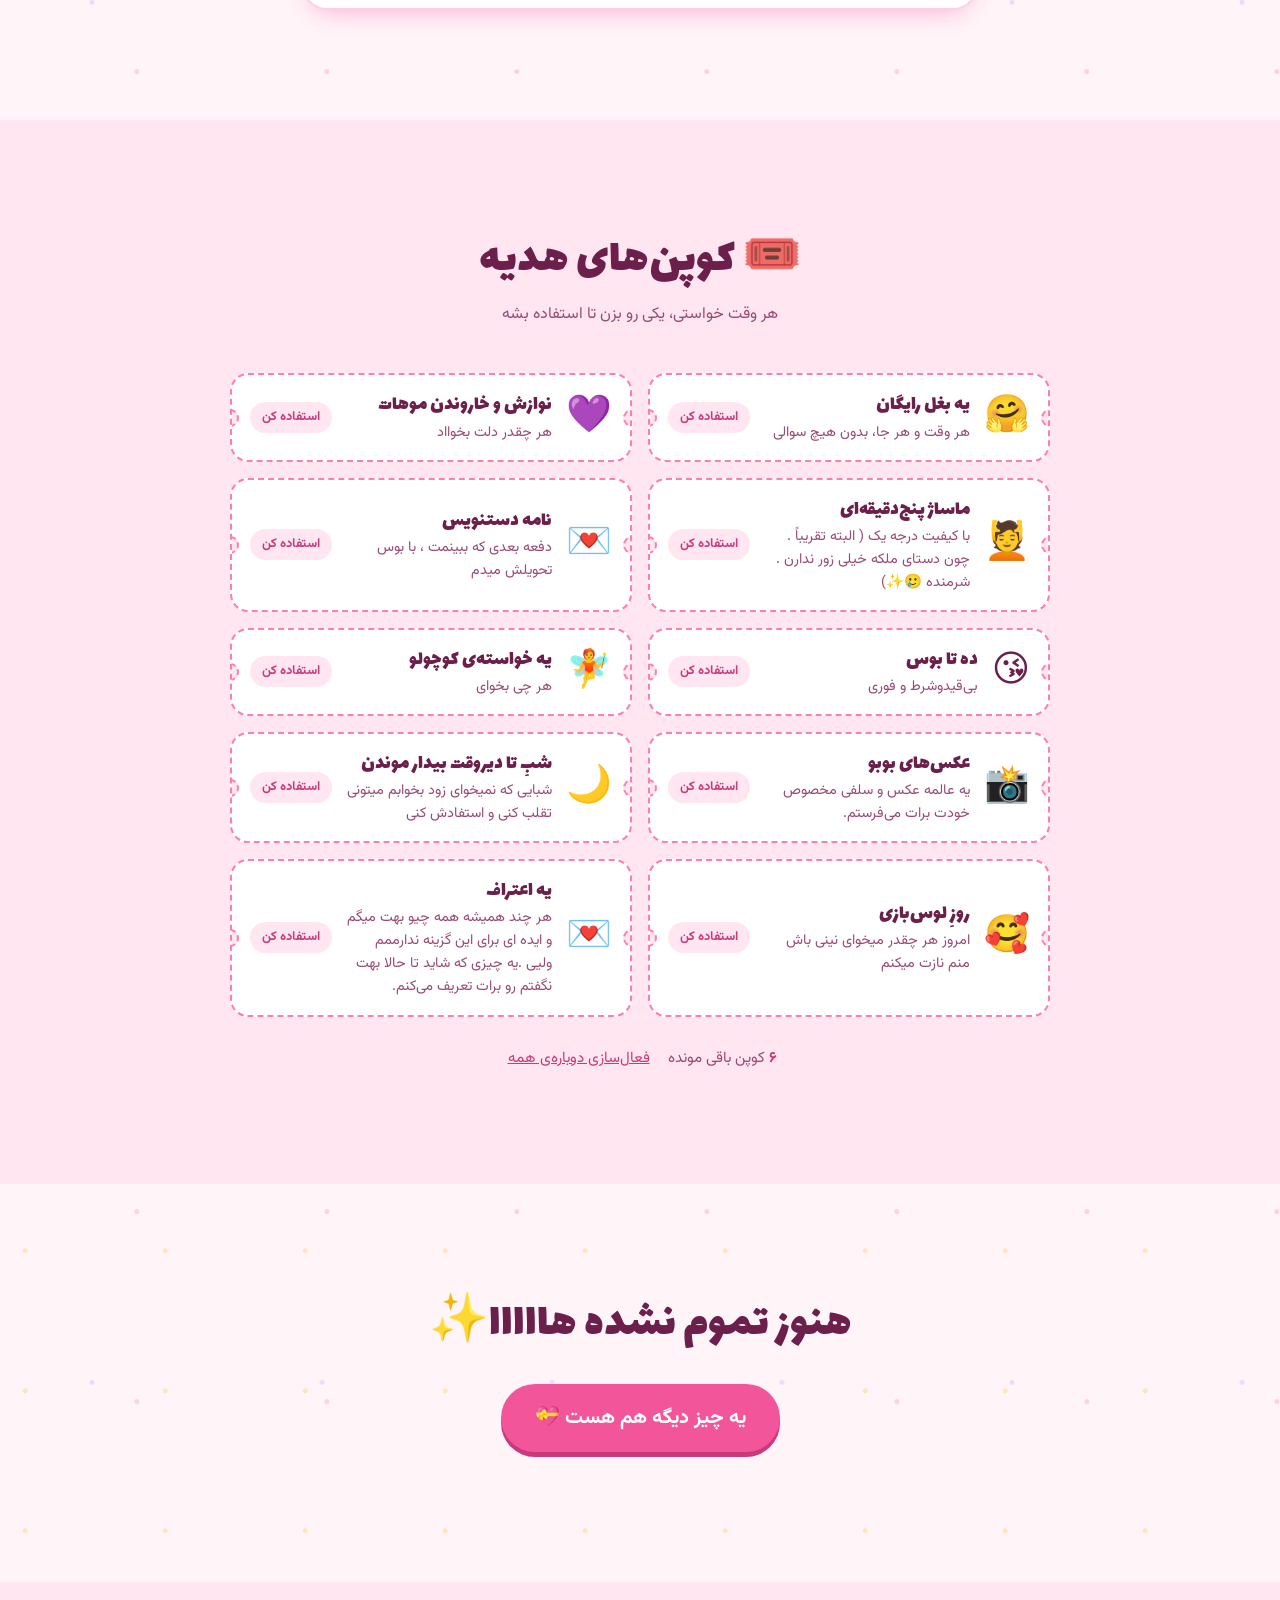
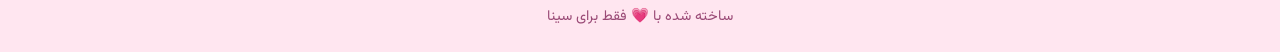
==== commit e77cd2ca: "Update index.html" ====
--- a/index.html
+++ b/index.html
@@ -23,7 +23,7 @@
 
   <canvas id="confetti" aria-hidden="true"></canvas>
 
-  <!-- دکمه‌ی موسیقی: فقط وقتی توی script.js آدرس آهنگ بذاری نشون داده می‌شه -->
+
   <button type="button" id="musicBtn" class="music-btn" hidden aria-label="پخش یا توقف موسیقی">🎵</button>
 
 
@@ -321,19 +321,19 @@
 
           <div class="message-options">
             <button class="message-option" type="button" data-message-type="compliment">
-              یه تعریف قشنگ🥰
+              یه تعریف قشنگ
             </button>
 
             <button class="message-option" type="button" data-message-type="confession">
-              یه اعتراف 😏
+              یه اعتراف 
             </button>
 
             <button class="message-option" type="button" data-message-type="promise">
-              یه قول بوبویی 😌
+              یه قول بوبویی 
             </button>
 
             <button class="message-option" type="button" data-message-type="cute">
-              🧸 یه پیام لوس
+               یه پیام بامزه
             </button>
           </div>
 
@@ -447,8 +447,8 @@
           <button type="button" class="coupon" data-id="love-confession">
             <span class="coupon__emoji" aria-hidden="true">💌</span>
             <span class="coupon__body">
-              <strong class="coupon__title">یه اعتراف 😌</strong>
-              <span class="coupon__desc">یه چیزی که شاید تا حالا بهت نگفتم رو برات تعریف می‌کنم.</span>
+              <strong class="coupon__title">یه اعتراف </strong>
+              <span class="coupon__desc"> هر چند همیشه همه چیو بهت میگم و ایده ای برای این گزینه ندارممم ولیی .یه چیزی که شاید تا حالا بهت نگفتم رو برات تعریف می‌کنم.</span>
             </span>
             <span class="coupon__status">استفاده کن</span>
           </button>
@@ -474,7 +474,7 @@
         <div class="finale__message" id="finaleMessage" role="status" hidden>
           <div class="finale__heart" aria-hidden="true">💗</div>
           
-          <p><strong data-name>سینا</strong> عزیزم. میخوام اینو بدونی که هم نیست چقدر فاصله بینمون باشه ، مهم نیست چند تا شهر از هم دور باشیم یا چقدر طول بکشه هربار دوباره دیدنت . با اینکه دوریت تنها چیزیه که قلبمو غصه دار میکنه . ولی تما سختی ها با وجود تو اسون میشن . تو بهونه و دلیل من برای ادامه دادنی . هیچ وقت فراموش نکن که چقدر دوست دارم و تو مهم ترین ادم زندگیمی . و همینطورخپل ترین و بامزه ترین گربه نارنجی دنیا . کلی هم قربونت میرم</p>
+          <p><strong data-name>سینا</strong> عزیزم. میخوام اینو بدونی که مهم نیست چقدر فاصله بینمون باشه ، مهم نیست چند تا شهر از هم دور باشیم یا چقدر طول بکشه هربار دوباره دیدنت . با اینکه دوریت تنها چیزیه که قلبمو غصه دار میکنه . ولی تمام سختی ها با وجود تو اسون میشن . تو بهونه و دلیل من برای ادامه دادنی . هیچ وقت فراموش نکن که چقدر دوست دارم و تو مهم ترین ادم زندگیمی . و همینطورخپل ترین و بامزه ترین گربه نارنجی دنیا . کلی هم قربونت میرم</p>
           <p>تولدت مبارک، عشقم! 🎉</p>
         </div>
       </div>
